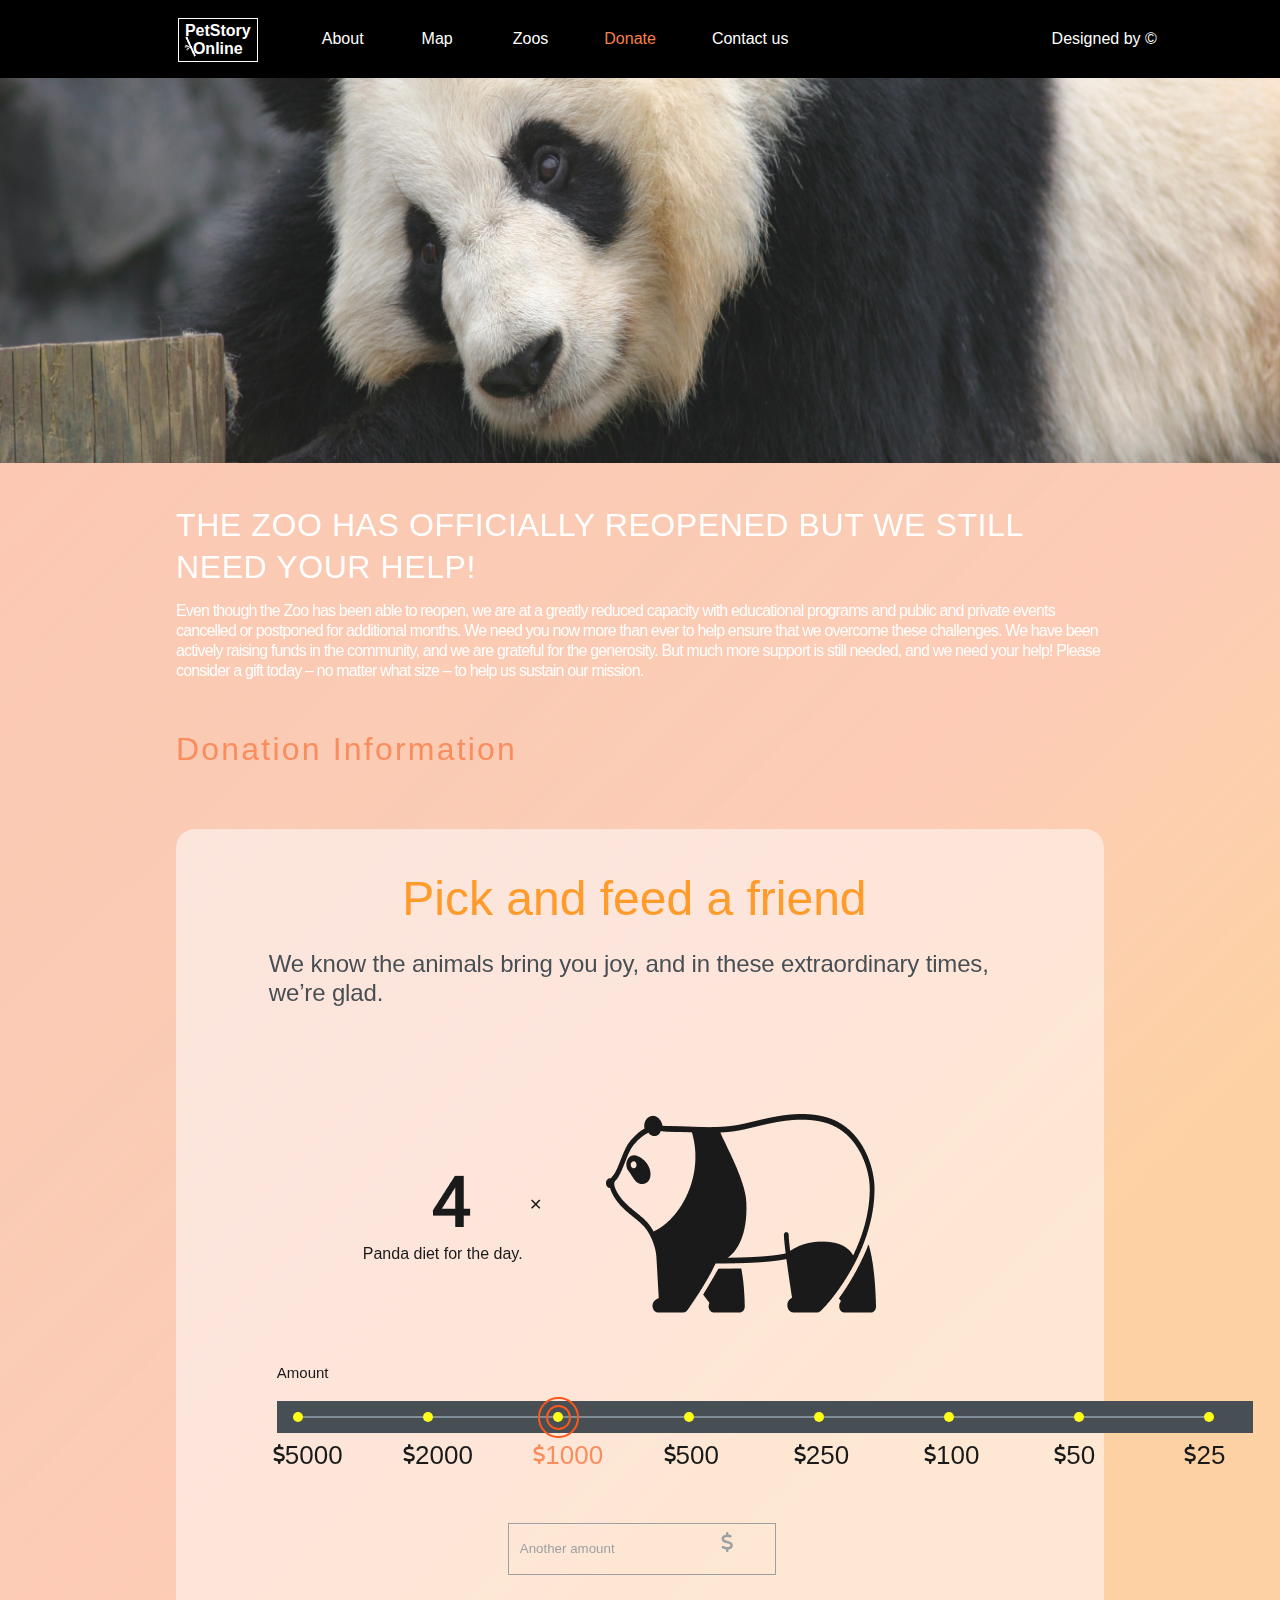
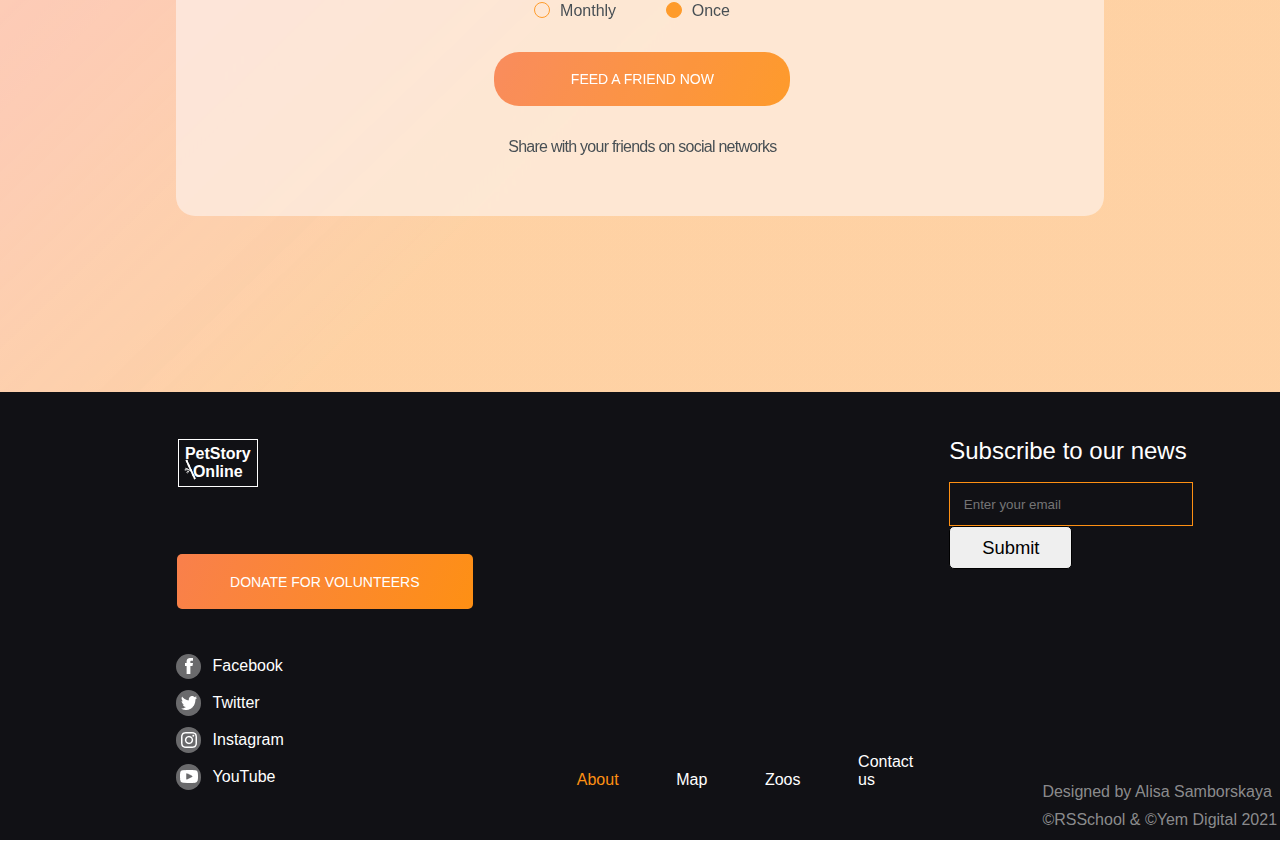
==== donate/index.html @ 82a158dc "init:refine donate page" ====
<!DOCTYPE html>
<html lang="en">
  <head>
    <meta charset="UTF-8" />
    <meta http-equiv="X-UA-Compatible" content="IE=edge" />
    <meta name="viewport" content="width=device-width, initial-scale=1.0" />
    <link rel="stylesheet" href="./style.css" />
    <link
      rel="stylesheet"
      href="https://cdnjs.cloudflare.com/ajax/libs/font-awesome/6.2.0/css/all.min.css"
    />
    <title>Document</title>
  </head>

  <body>
    <header>
      <div class="header container">
        <div class="header-top">
          <a class="logo" href="../index.html">
            <h1>PetStory Online</h1>
            <img class="logo_img" src="../assets/images/bamboo.svg" alt="" />
          </a>
          <nav>
            <ul>
              <li><a href="../index.html">About</a></li>
              <li><a href="">Map</a></li>
              <li><a href="">Zoos</a></li>
              <li><a class="active" href="./index.html">Donate</a></li>
              <li><a href="">Contact us</a></li>
            </ul>
            <a
              class="header_link"
              href="https://www.figma.com/file/ypzT9idgAILaSRVRmDAJxn/online-zoo-3-weeks"
              >Designed by ©</a
            >
          </nav>
        </div>
      </div>
    </header>
    <main>
      <section>
        <img
          class="panda_img"
          src="../assets/images/panda_bg.png"
          alt="Giant panda"
        />
      </section>
      <section class="fourth_section">
        <h3 class="title">
          THE ZOO HAS OFFICIALLY REOPENED BUT WE STILL NEED YOUR HELP!
        </h3>
        <p class="text">
          Even though the Zoo has been able to reopen, we are at a greatly
          reduced capacity with educational programs and public and private
          events cancelled or postponed for additional months. We need you now
          more than ever to help ensure that we overcome these challenges. We
          have been actively raising funds in the community, and we are grateful
          for the generosity. But much more support is still needed, and we need
          your help! Please consider a gift today – no matter what size – to
          help us sustain our mission.
        </p>
        <h3 class="subtitle">Donation Information</h3>
        <div class="pick_section">
          <p class="pick_section_title">Pick and feed a friend</p>
          <p class="pick_section_subtitle">
            We know the animals bring you joy, and in these extraordinary times,
            we’re glad.
          </p>
          <div class="howItWork_card">
            <div class="howItWork_card_img_box">
              <img
                class="four_img"
                src="../assets/images/amount_of_days_donate.png"
                alt="amount_of_days_donate"
              />
              <p class="howItWork_card_pr">Panda diet for the day.</p>
            </div>
            <p class="x_symbol">&#10005;</p>
            <img
              src="../assets/images/animals-widget.png"
              alt="animals-widget"
            />
          </div>
          <div class="amount_div">
            <p class="amount_text">Amount</p>
            <div class="wrapper">
              <div class="item">
                <div class="dot">
                  <input type="radio" name="dot" id="e1" />
                  <div class="circles">
                    <div class="circle2"><div class="circle1"></div></div>
                  </div>
                  <p class="price price1">
                    <i class="fa-solid fa-dollar-sign"></i> 5000
                  </p>
                </div>
              </div>
              <div class="line"></div>
              <div class="item">
                <div class="dot">
                  <input type="radio" name="dot" id="e2" />
                  <div class="circles">
                    <div class="circle2"><div class="circle1"></div></div>
                  </div>
                  <p class="price price2">
                    <i class="fa-solid fa-dollar-sign"></i> 2000
                  </p>
                </div>
              </div>
              <div class="line"></div>
              <div class="item">
                <div class="dot">
                  <input type="radio" checked name="dot" id="e3" />
                  <div class="circles">
                    <div class="circle2"><div class="circle1"></div></div>
                  </div>
                  <p class="price price3 active">
                    <i class="fa-solid fa-dollar-sign"></i>
                    1000
                  </p>
                </div>
              </div>
              <div class="line"></div>
              <div class="item">
                <div class="dot">
                  <input type="radio" name="dot" id="e8" />
                  <div class="circles">
                    <div class="circle2"><div class="circle1"></div></div>
                  </div>
                  <p class="price price8">
                    <i class="fa-solid fa-dollar-sign"></i> 500
                  </p>
                </div>
              </div>
              <div class="line"></div>
              <div class="item">
                <div class="dot">
                  <input type="radio" name="dot" id="e4" />
                  <div class="circles">
                    <div class="circle2"><div class="circle1"></div></div>
                  </div>
                  <p class="price price4">
                    <i class="fa-solid fa-dollar-sign"></i> 250
                  </p>
                </div>
              </div>
              <div class="line"></div>
              <div class="item">
                <div class="dot">
                  <input type="radio" name="dot" id="e5" />
                  <div class="circles">
                    <div class="circle2"><div class="circle1"></div></div>
                  </div>
                  <p class="price price5">
                    <i class="fa-solid fa-dollar-sign"></i> 100
                  </p>
                </div>
              </div>
              <div class="line"></div>
              <div class="item">
                <div class="dot">
                  <input type="radio" name="dot" id="e9" />
                  <div class="circles">
                    <div class="circle2"><div class="circle1"></div></div>
                  </div>
                  <p class="price price9">
                    <i class="fa-solid fa-dollar-sign"></i>50
                  </p>
                </div>
              </div>
              <div class="line"></div>
              <div class="item lastItem">
                <div class="dot">
                  <input type="radio" name="dot" id="e6" />
                  <div class="circles">
                    <div class="circle2"><div class="circle1"></div></div>
                  </div>
                  <p class="price price6">
                    <i class="fa-solid fa-dollar-sign"></i>25
                  </p>
                </div>
              </div>
            </div>
          </div>
          <div class="amount_input_div">
            <input type="number" placeholder="Another amount" />
            <i class="fa-sharp fa-solid fa-dollar-sign dollarSign"></i>
          </div>
          <div class="radio_inputs">
            <div class="radio_div">
              <input type="radio" id="month" name="radios" />
              <label for="month">Monthly</label>
            </div>
            <div class="radio_div">
              <input type="radio" id="once" checked name="radios" />
              <label for="once">Once</label>
            </div>
          </div>
          <button class="orange_btn">
            <a href="../donate/index.html">Feed a friend now</a>
          </button>
          <p class="share_text">Share with your friends on social networks</p>
        </div>
      </section>
    </main>
    <footer>
      <div class="footer container">
        <div class="footer_social_medias">
          <a class="logo footer_logo" href="../index.html">
            <h1>PetStory Online</h1>
            <img class="logo_img" src="../assets/images/bamboo.svg" alt="" />
          </a>
          <button class="orange_btn">
            <a href="./index.html"> donate for volunteers </a>
          </button>
          <div class="social_medias">
            <div class="social_media">
              <div class="footer_img_box">
                <img src="../assets/images/Fill 211.png" alt="facebook icon" />
              </div>
              <p><a href="https://www.facebook.com">Facebook</a></p>
            </div>
            <div class="social_media">
              <div class="footer_img_box">
                <img src="../assets/images/Fill 172.png" alt="facebook icon" />
              </div>
              <p><a href="https://www.twitter.com">Twitter</a></p>
            </div>
            <div class="social_media">
              <div class="footer_img_box">
                <img src="../assets/images/Fill 166.png" alt="facebook icon" />
              </div>
              <p><a href="https://www.instagram.com">Instagram</a></p>
            </div>
            <div class="social_media">
              <div class="footer_img_box">
                <img src="../assets/images/Fill 213.png" alt="facebook icon" />
              </div>
              <p><a href="https://www.YouTube.com">YouTube</a></p>
            </div>
          </div>
        </div>
        <div class="footer_nav">
          <ul>
            <li><a href="#" style="color: #fe9013">About</a></li>
            <li><a href="">Map</a></li>
            <li><a href="">Zoos</a></li>
            <li><a href="">Contact us</a></li>
          </ul>
        </div>
        <div class="footer_email_input">
          <p class="footer_subtitle">Subscribe to our news</p>
          <form class="email_div">
            <input
              required
              class="email_input"
              type="email"
              placeholder="Enter your email"
            />
            <button class="submit_btn" type="submit">Submit</button>
          </form>
          <p class="footer_copyright">
            Designed by Alisa Samborskaya <br />
            ©RSSchool & ©Yem Digital 2021
          </p>
        </div>
      </div>
    </footer>
  </body>
  <script src="./script.js"></script>
</html>
---- donate/style.css ----
* {
   box-sizing: border-box;
   padding: 0;
   margin: 0;
   font-family: 'Roboto', sans-serif;
}

html {
   scroll-behavior: smooth;
}

header {
   background: #000000;

}

.container {
   max-width: 73%;
   margin: 0 auto;
}

.header {
   color: #fff;
   padding: 1rem 0;
   display: flex;
   justify-content: space-between;
   align-items: center;
}

.header-top {
   display: grid;
   grid-template-columns: 1fr 12fr;
   align-items: center;
   gap: 4rem;
}

.logo_img{
   position: absolute;
   left: 7%;
   top: 40%;
}

.logo {
   width: 80px;
   position: relative;
   margin-left: 5px;
   margin-top: 2px;
   padding: 3px 2px;
   text-align: center;
   font-size: 8px !important;
   font-weight: lighter !important;
   border: 1.18841px solid #FFFFFF;
   color: #FFFFFF;
   text-decoration: none;
}

.footer_logo{
   padding: 5px;
}

nav{
   display: flex;
   justify-content: space-between;
}

nav ul {
   display: flex;
   justify-content: space-between;
   gap: 3.5rem;
}

nav ul li {
   list-style: none;
}

nav ul li:active a{
   color:#E47209;
}

nav ul li:nth-child(2) a{
   margin-left: 2px;
}

nav ul li:nth-child(3) a{
   margin-left: 4px;
}

.header_link{
   margin-right: -3.1rem !important;
}
header a {
   color: #fff;
   text-decoration: none;
}

header a:hover{
   color:#e09575;
}

.active {
   color: #F9804B;
}

.panda_img {
   width: 100%;
   height: 385px;
}

.fourth_section {
   max-width: 72.5%;
   margin: 0 auto;
}

.title{
   letter-spacing: 0.6px;

}

.title,
.subtitle {
   font-weight: 400;
   font-size: 2rem;
   line-height: 130%;
   color: #fff;
}



.text {
   font-weight: 500;
   line-height: 125%;
   color: #fff;
   margin-top: 0.75rem;
   margin-bottom: 3rem;
   letter-spacing: -0.85px;
}

.subtitle {
   color: #F9804B;
   margin-bottom: 3.7rem;
   letter-spacing: 2.2px;
}

main {
   background: linear-gradient(315.75deg, rgba(254, 210, 144, 0.7) 30.06%, #FEBDAB 100.95%, rgba(254, 210, 144, 0.7) 106.36%), linear-gradient(315.75deg, rgba(254, 189, 171, 0.74) 30.06%, rgba(243, 169, 248, 0.66) 50.74%, #E0D8F0 80.49%, #EAF7FE 127.9%, #EAF7FE 149.54%), linear-gradient(315.75deg, rgba(254, 189, 171, 0.74) 30.06%, rgba(243, 169, 248, 0.66) 50.74%, #E0D8F0 80.49%, #EAF7FE 127.9%, #EAF7FE 149.54%);
   opacity: 0.9;
}

.fourth_section {
   padding-top: 2.4rem;
   padding-bottom: 11rem;
}

.pick_section {
   height: auto;
   background: rgba(253, 253, 255, 0.52);
   backdrop-filter: blur(2px);
   border-radius: 1.2rem;
   margin: 0 auto;
   padding: 2.5rem 4rem 3.6rem 6.3rem;
   text-align: center;
}

.pick_section_title {
   font-weight: 400;
   font-size: 3rem;
   line-height: 125%;
   color: #FE9013;
   text-align: center;
   margin-right: 3rem;
}

.pick_section_subtitle {
   font-weight: 500;
   font-size: 1.5rem;
   line-height: 120%;
   color: #333B41;
   margin-top: 1.3rem;
   margin-bottom: 2.5rem;
   margin-left: -8px;
   text-align: start;
   letter-spacing: -0.15px;
}

.pick_section_text {
   margin-bottom: 1rem;
   font-size: 0.86rem;
   font-weight: 500;
   color: #333B41;
   letter-spacing: 0.2px;
   text-align: start;

}

.amount_input_div{
   margin-top: 5.6rem;
   margin-right: 2.1rem;
}

.footer .orange_btn {
   float: none;
   border-radius: 5px;
   margin-top: 4.2rem;
   margin-bottom: 2.8rem;
   margin-left: 4px;
   margin-right: 6.5rem;
}



footer {
   height: 28rem;
   background: #111115;
   color: #FFFFFF;
}

.footer {
   display: flex;
   padding-top: 2.8rem;
   padding-bottom: 3rem;
}

.footer_nav ul li:hover a{
   color: #FE9013;
}

.footer_social_medias {
   display: flex;
   flex-direction: column;
}

.social_media {
   display: flex;
   gap: 0.7rem;
   align-items: center;
   margin-bottom: 0.7rem;
   padding-left: 3px;
}

.social_media:active .footer_img_box {
   background: green;
}

.social_media:active>p a {
   color: green;
}

.social_media p a {
   color: white;
   text-decoration: none;
}


.orange_btn {
   width: 18.5rem;
   height: 3.4rem;
   background: linear-gradient(113.96deg, #F9804B 1.49%, #FE9013 101.44%);
   border-radius: 25px;
   font-weight: 500;
   font-size: 14px;
   color: #FFFFFF;
   text-align: center;
   text-transform: uppercase;
   margin-top: 2rem;
   border: none;
   cursor: pointer;
}

.orange_btn:hover {
   background: #E47209;
}

.orange_btn:active {
   background: green;
}

.pick_section .orange_btn{
   margin-right: 2rem;
}

.footer_img_box {
   width: 1.6rem;
   height: 1.6rem;
   border-radius: 50%;
   background: rgba(196, 196, 196, 0.5);
   display: grid;
   place-items: center;
}

.orange_btn a {
   text-decoration: none;
   color: #fff;
}

.footer_nav ul {
   height: 22rem;
   display: flex;
   justify-content: space-between;
   align-items: flex-end;
   gap: 3.6rem;
}

.footer_nav ul li {
   list-style: none;
}

.footer_nav ul li a,
.footer .orange_btn a {
   text-decoration: none;
   color: #fff;
}

.footer_email_input {
   margin-left: 2.25rem;
}

.footer_subtitle {
   font-weight: 400;
   font-size: 1.5rem;
   line-height: 120%;
   margin-bottom: 1rem;
}

.email_input {
   background: transparent;
   border: 1px solid #FE9013;
   padding: 0.85rem;
   padding-right: 3.2rem;
   margin-right: 0.5rem;
   color: #fff;
}

.email_input:active {
   background: #FFFFFF;
   border: 1px solid #4B9200 !important;
}

.submit_btn {
   font-size: 1.15rem;
   padding: 0.6rem 2rem;
   color: #000000;;
   border-radius: 5px;
   border: 1px solid #000000;;
}

.submit_btn:active {
   background: white;
   color: green;
   border: 1px solid green;
}

.footer_copyright {
   font-weight: 100;
   font-size: 16px;
   line-height: 170%;
   color: rgba(220, 220, 220, 0.615);
   align-content: flex-end;
   transform: translateX(37%) translateY(385%);
}

.footer_copyright:active{
   color: green;
   text-decoration: underline;
}

.howItWork_card {
   display: flex;
   justify-content: center;
   align-items: center;
   margin-top: 3.7rem;
   margin-right: 4rem;
}

.four_img{
   margin-top: 3.5rem;
   margin-left: 1rem;
}

.x_symbol {
   margin-left: 0.4rem;
   margin-right: 4rem;
   margin-top: 1.8rem;
}

.howItWork_card_pr {
   margin-top: 0.6rem;
}

.amount_div{
   margin-top: 3.2rem;
   margin-right: 1rem;
}


.amount_text {
   font-size: 15px;
   font-weight: 500;
   text-align: start;
   margin-bottom: 0.6rem;
}

input::-webkit-outer-spin-button,
input::-webkit-inner-spin-button {
   -webkit-appearance: none;
   margin: 0;
}

input[type=number] {
   position: relative;
   width: 16.75rem;
   background: transparent;
   padding: 1.1rem 0.7rem;
   border: 1px solid #929699;
   outline: none;
}

input[type=number]:active{
   border: 1px solid #4B9200;
}

input[type=number]::placeholder{
   color: #929699;
}

input[type=number]:active::placeholder {
   color: #4B9200 !important;
}

.dollarSign {
   position: fixed;
   right: 40%;
   top: 71%;
   color: #929699;
}

 .dollarSign:active{
   color: #4B9200 !important;
}

.radio_inputs {
   display: flex;
   justify-content: center;
   align-items: center;
   gap: 3.1rem;
   margin-top: 1.7rem;
   margin-right: 3.3rem;
}

input[type="radio"] {
   cursor: pointer;
   -webkit-appearance: none;
   margin: 0 5px 0 0;
   width: 1rem;
   height: 1rem;
   border: 1px solid #FE9013;
   border-radius: 50%;
}

input[type="radio"]:checked{
   background-color: #FE9013;
}

input[type="radio"]:active{
   background-color: #4B9200;
   border: 1px solid #4B9200;
}

.checked {
   background-color: #FE9013;
}

.radio_div {
   display: flex;
   gap: 5px;
   color: #333B41;
}

.share_text {
   font-weight: 400;
   line-height: 140%;
   margin-top: 30px;
   color: #333B41;
   letter-spacing: -0.75px;
   margin-right: 2rem;
}

.wrapper {
   background-color: #333B41;
   height: 10px;
   width: 976px;
   margin-right: 2rem;
   padding-right: 1rem;
   display: flex;
   padding: 1rem;
   align-items: center;
   justify-content: space-between;
   margin-top: 20px;
}

.dot {
   height: 10px;
   width: 10px;
   background-color: yellow;
   border-radius: 50%;
   position: relative;
}

.dot input[type="radio"] {
   cursor: pointer;
   height: 10px;
   width: 10px;
   position: absolute;
   z-index: 10;
   top: 0;
   left: 0;
   padding: 0;
   margin: 0;
   opacity: 0;
}

input[type="radio"]:checked+.circles {
   opacity: 1;
}

.circles {
   transition: .4s;
   position: absolute;
   z-index: 9;
   opacity: 0;
   top: -150%;
   left: -150%;
   height: 150%;
   width: 150%;
}

.circles div {
   border:2px solid orangered;
   border-radius: 50%;
}

.circle1 {
   position: relative;
   height: 70%;
   width: 70%;
}

.circle2 {
   height: 270%;
   width: 270%;
   display: flex;
   justify-content: center;
   align-items: center;
}

.line {
   border: 1px solid #72828E;
   width: 100%;
}

.price {
   display: flex;
   font-size: 26px;
   opacity: 1;
   position: absolute;
   top: 280%;
   left: -200%;
}

.lastItem{
   margin-right: 1.4rem;
}

.fa-dollar-sign{
   font-size: 20px;
   transform: translateY(15%);
}
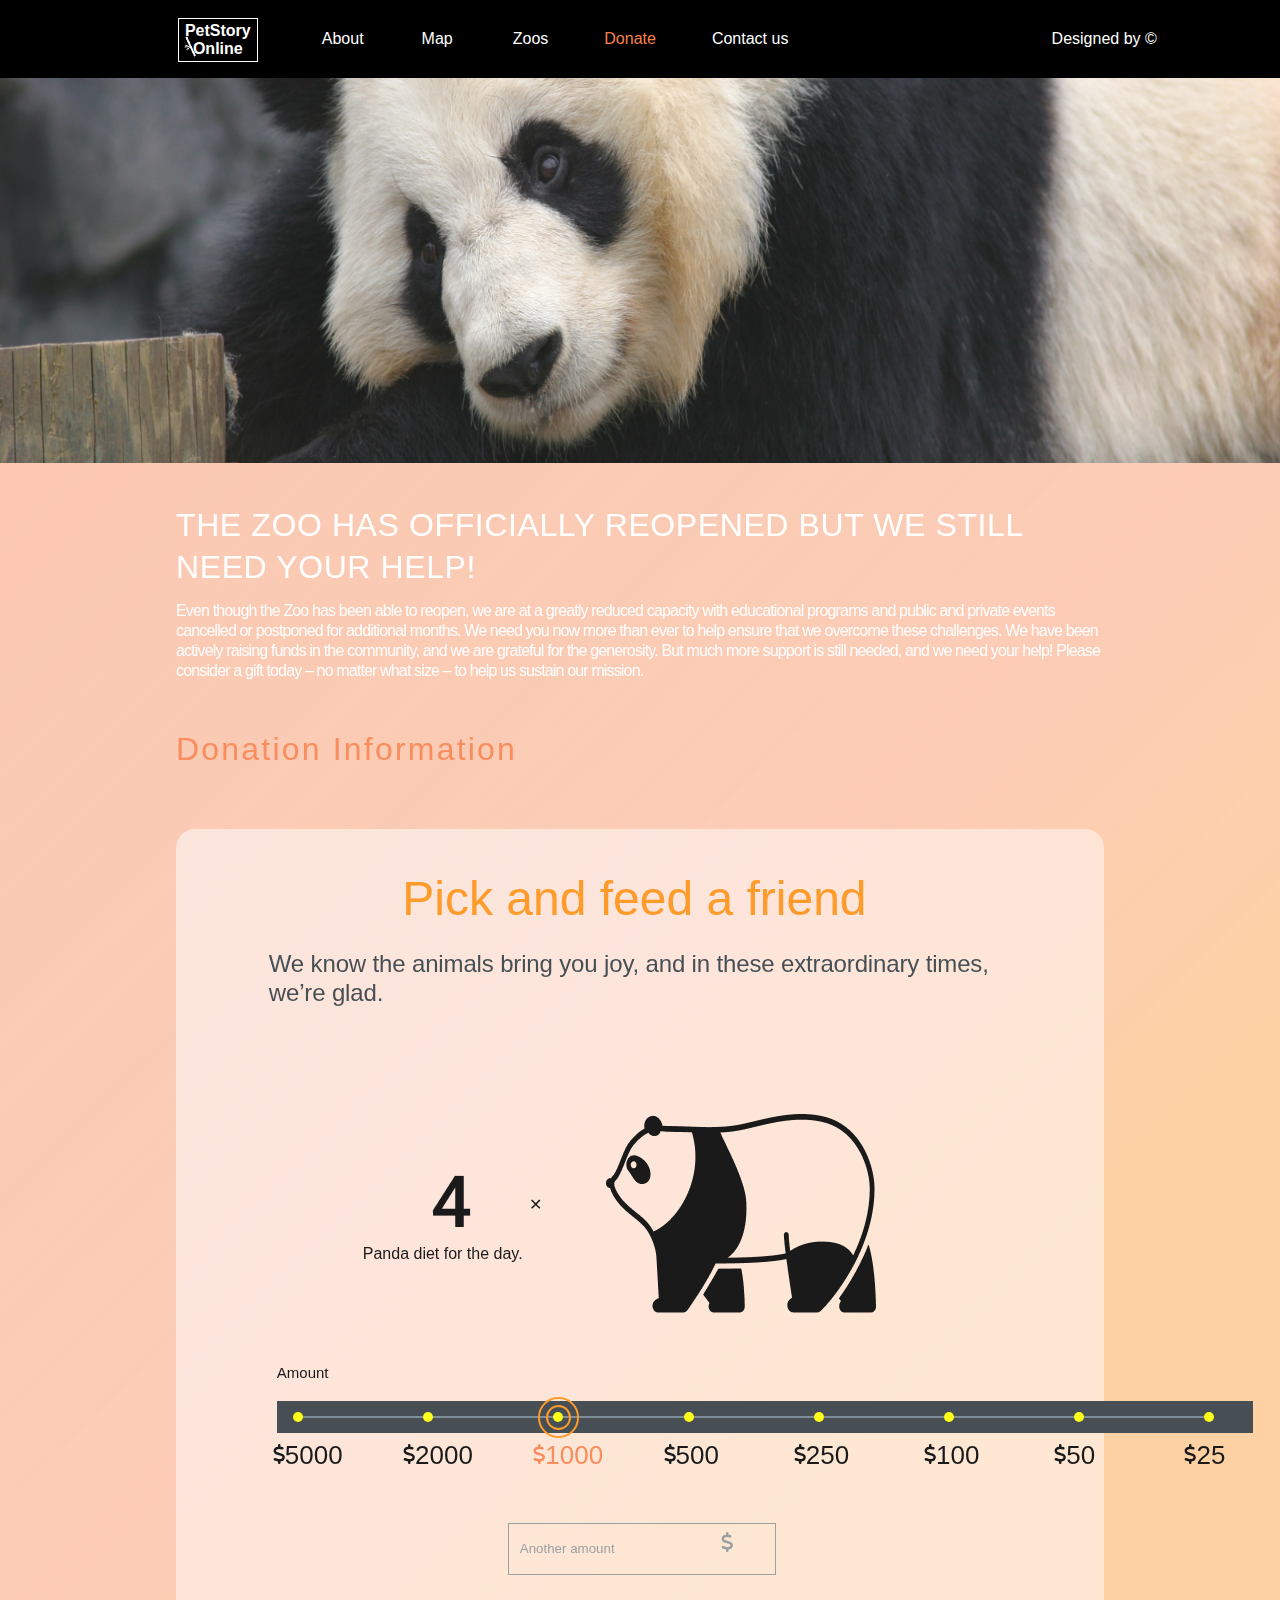
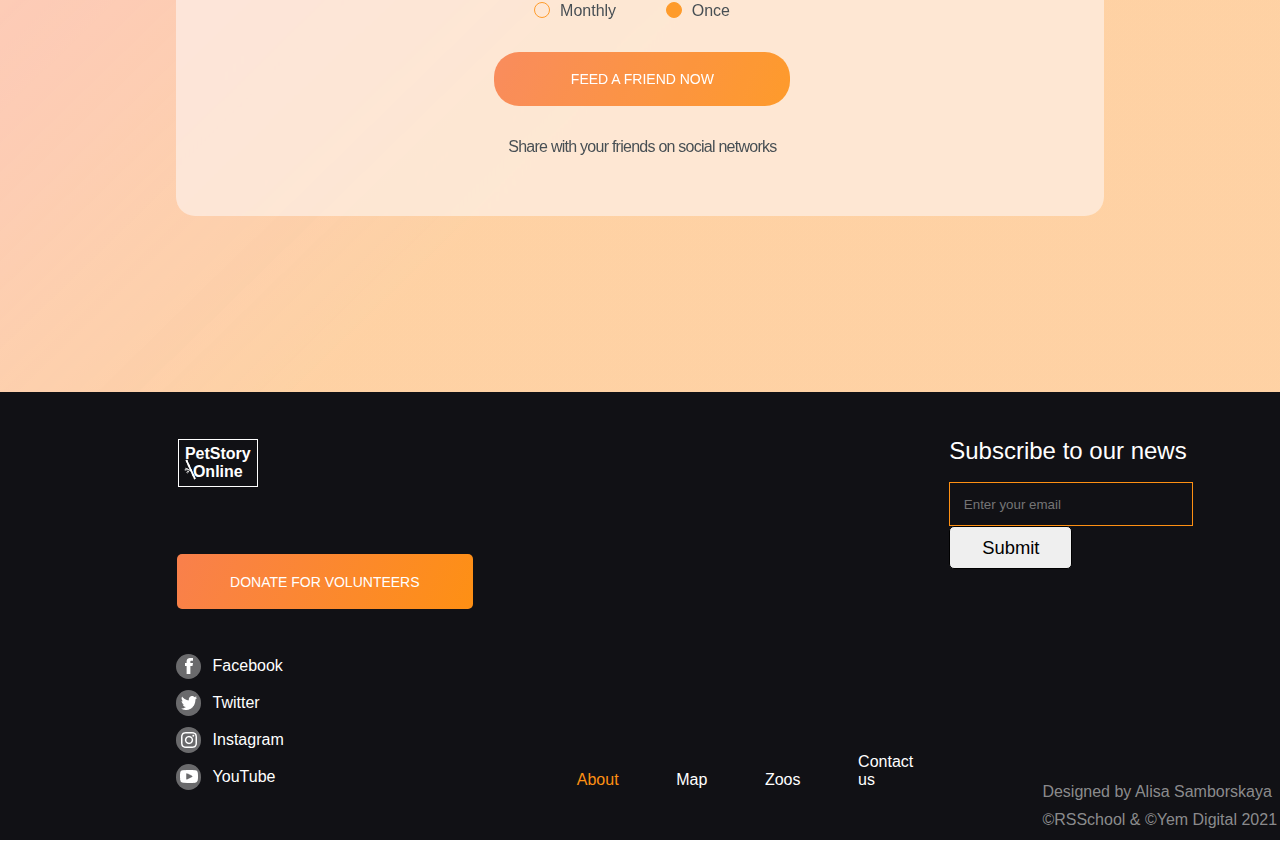
==== commit d9113f8e: "fix:fix the link" ====
--- a/donate/index.html
+++ b/donate/index.html
@@ -242,7 +242,7 @@
         </div>
         <div class="footer_nav">
           <ul>
-            <li><a href="#" style="color: #fe9013">About</a></li>
+            <li><a href="../index.html" style="color: #fe9013">About</a></li>
             <li><a href="">Map</a></li>
             <li><a href="">Zoos</a></li>
             <li><a href="">Contact us</a></li>
--- a/donate/style.css
+++ b/donate/style.css
@@ -534,7 +534,7 @@
 }
 
 .circles div {
-   border:2px solid orangered;
+   border:2px solid #FE9013;
    border-radius: 50%;
 }
 
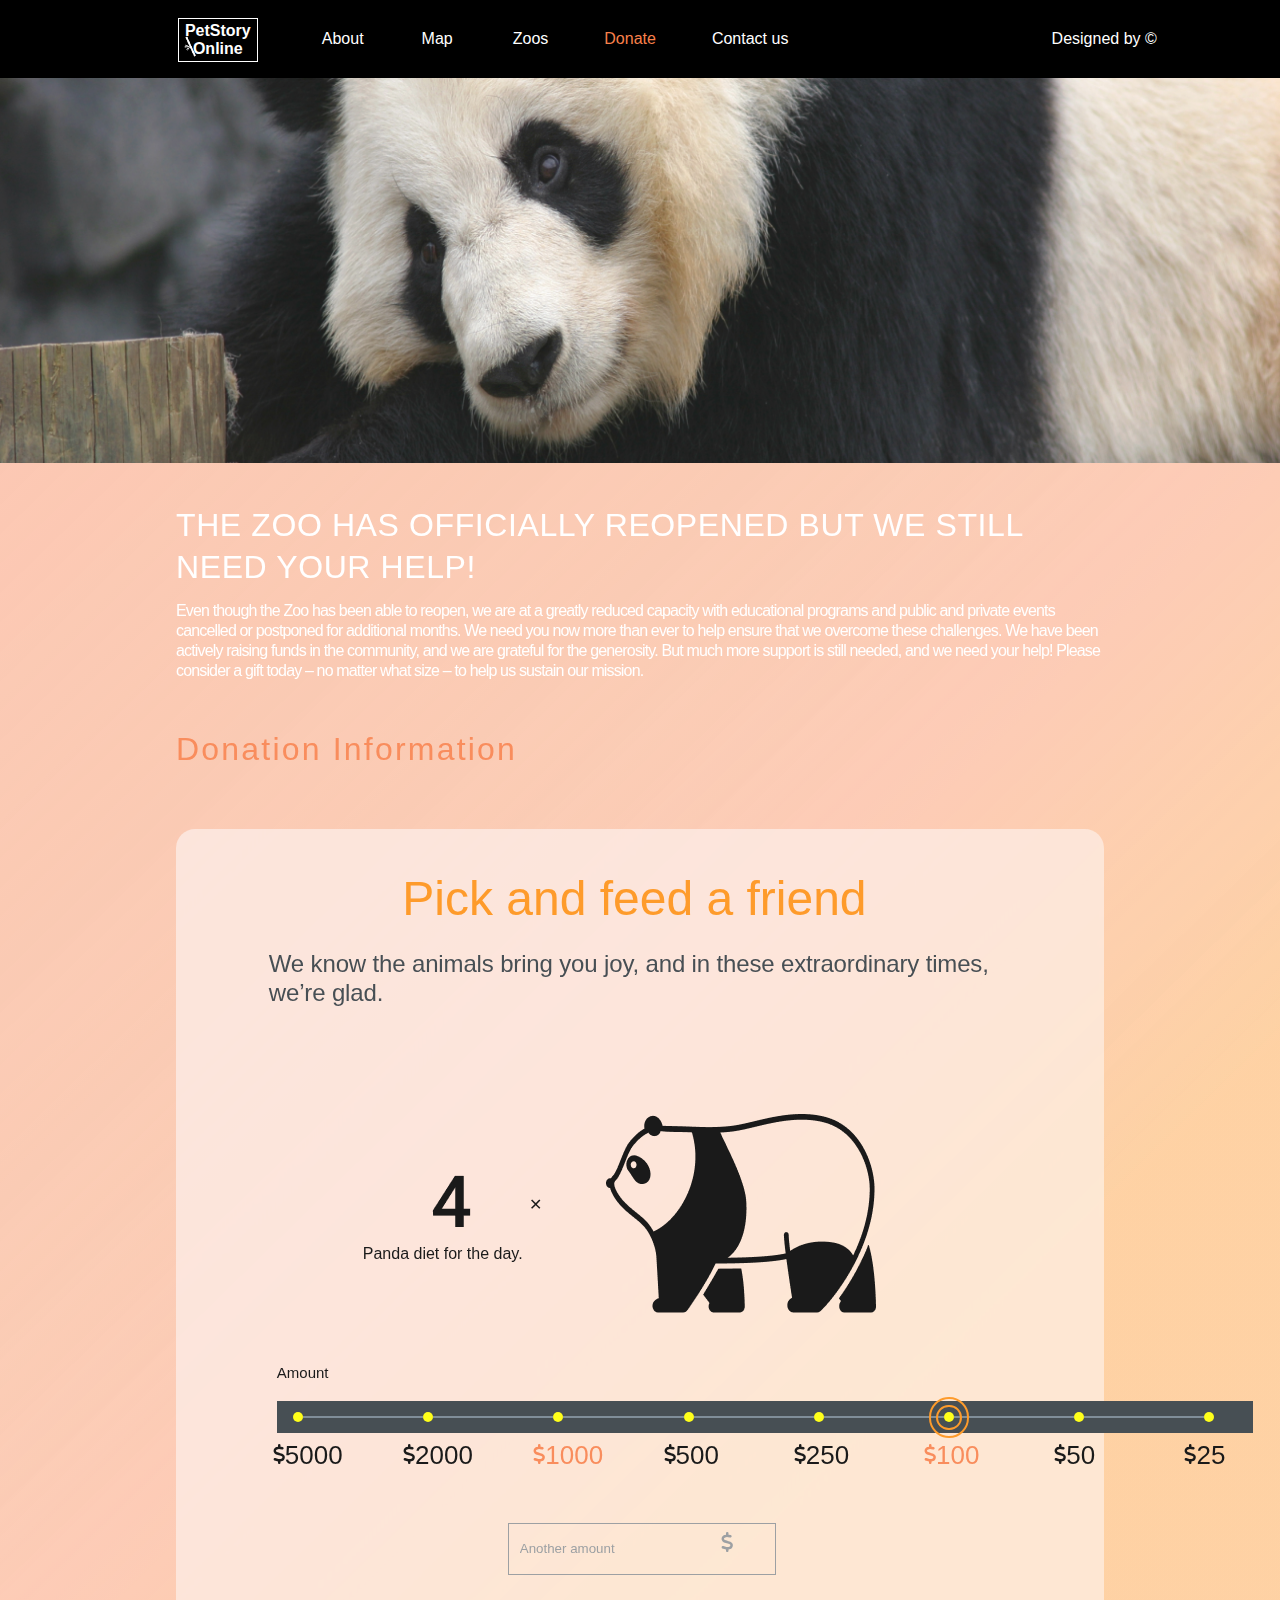
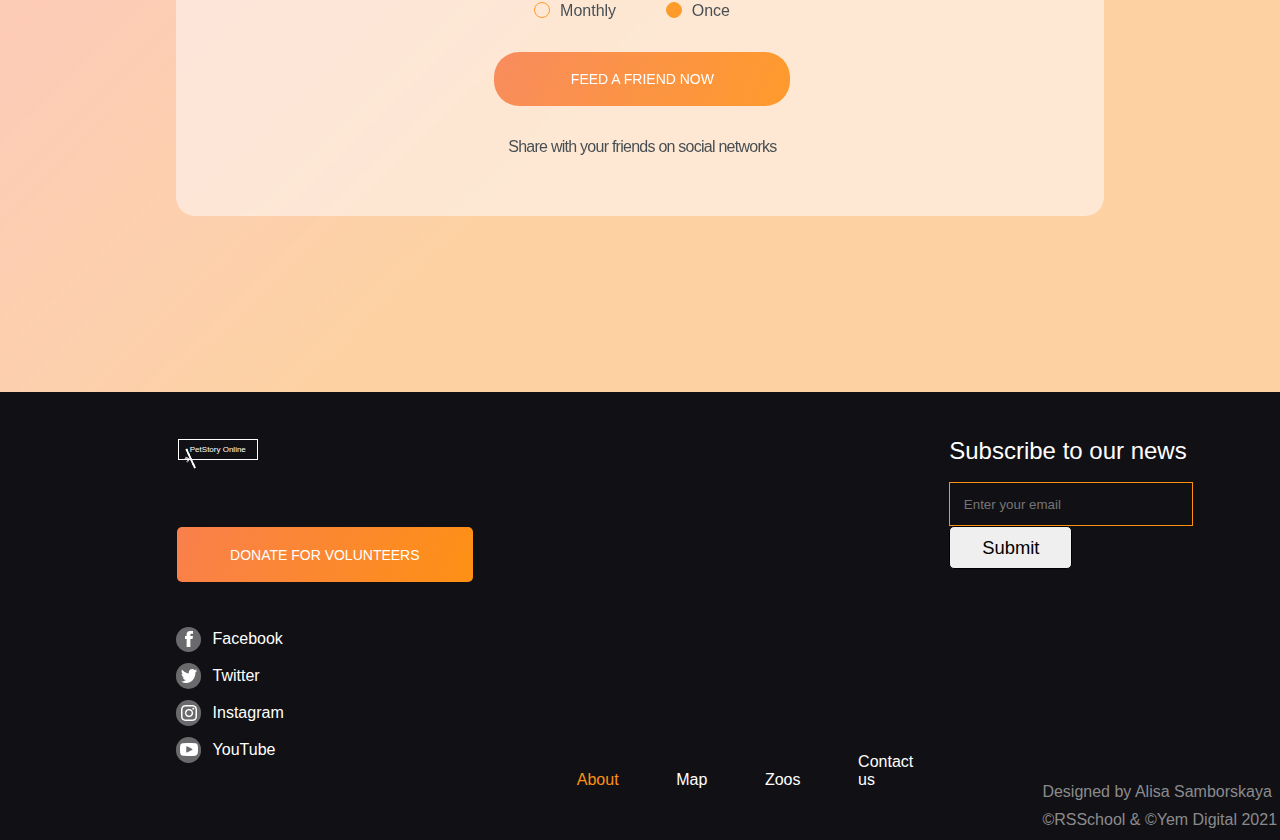
==== commit bd4057d1: "init:add responsiveness" ====
--- a/donate/index.html
+++ b/donate/index.html
@@ -5,6 +5,8 @@
     <meta http-equiv="X-UA-Compatible" content="IE=edge" />
     <meta name="viewport" content="width=device-width, initial-scale=1.0" />
     <link rel="stylesheet" href="./style.css" />
+    <link rel="stylesheet" href="../responsive.css">
+    <link rel="stylesheet" href="./donate_res.css">
     <link
       rel="stylesheet"
       href="https://cdnjs.cloudflare.com/ajax/libs/font-awesome/6.2.0/css/all.min.css"
@@ -17,10 +19,11 @@
       <div class="header container">
         <div class="header-top">
           <a class="logo" href="../index.html">
-            <h1>PetStory Online</h1>
+            <h1 class="tablet_hidden">PetStory Online</h1>
+            <p class="dektop_hidden tablet_block logo_p">PetStory online</p>
             <img class="logo_img" src="../assets/images/bamboo.svg" alt="" />
           </a>
-          <nav>
+          <nav class="tablet_hidden">
             <ul>
               <li><a href="../index.html">About</a></li>
               <li><a href="">Map</a></li>
@@ -29,11 +32,14 @@
               <li><a href="">Contact us</a></li>
             </ul>
             <a
-              class="header_link"
+              class="header_link donate_header_link"
               href="https://www.figma.com/file/ypzT9idgAILaSRVRmDAJxn/online-zoo-3-weeks"
               >Designed by ©</a
             >
           </nav>
+          <div class="dektop_hidden tablet_block burger_menu"> 
+            <i class="fa-solid fa-bars"></i>
+          </div>
         </div>
       </div>
     </header>
@@ -60,7 +66,7 @@
           help us sustain our mission.
         </p>
         <h3 class="subtitle">Donation Information</h3>
-        <div class="pick_section">
+        <div class="pick_section donate_pick_section">
           <p class="pick_section_title">Pick and feed a friend</p>
           <p class="pick_section_subtitle">
             We know the animals bring you joy, and in these extraordinary times,
@@ -84,7 +90,7 @@
           <div class="amount_div">
             <p class="amount_text">Amount</p>
             <div class="wrapper">
-              <div class="item">
+              <div class="item small_desktop_hidden">
                 <div class="dot">
                   <input type="radio" name="dot" id="e1" />
                   <div class="circles">
@@ -95,8 +101,8 @@
                   </p>
                 </div>
               </div>
-              <div class="line"></div>
-              <div class="item">
+              <div class="line small_desktop_hidden"></div>
+              <div class="item tablet_hidden">
                 <div class="dot">
                   <input type="radio" name="dot" id="e2" />
                   <div class="circles">
@@ -107,8 +113,8 @@
                   </p>
                 </div>
               </div>
-              <div class="line"></div>
-              <div class="item">
+              <div class="line tablet_hidden"></div>
+              <div class="item tablet_hidden">
                 <div class="dot">
                   <input type="radio" checked name="dot" id="e3" />
                   <div class="circles">
@@ -120,7 +126,7 @@
                   </p>
                 </div>
               </div>
-              <div class="line"></div>
+              <div class="line tablet_hidden"></div>
               <div class="item">
                 <div class="dot">
                   <input type="radio" name="dot" id="e8" />
@@ -132,6 +138,7 @@
                   </p>
                 </div>
               </div>
+              
               <div class="line"></div>
               <div class="item">
                 <div class="dot">
@@ -147,11 +154,11 @@
               <div class="line"></div>
               <div class="item">
                 <div class="dot">
-                  <input type="radio" name="dot" id="e5" />
-                  <div class="circles">
-                    <div class="circle2"><div class="circle1"></div></div>
-                  </div>
-                  <p class="price price5">
+                  <input type="radio" checked name="dot" id="e5" />
+                  <div class="circles">
+                    <div class="circle2"><div class="circle1"></div></div>
+                  </div>
+                  <p class="price price5 active">
                     <i class="fa-solid fa-dollar-sign"></i> 100
                   </p>
                 </div>
@@ -207,7 +214,7 @@
       <div class="footer container">
         <div class="footer_social_medias">
           <a class="logo footer_logo" href="../index.html">
-            <h1>PetStory Online</h1>
+            <p>PetStory Online</p>
             <img class="logo_img" src="../assets/images/bamboo.svg" alt="" />
           </a>
           <button class="orange_btn">
@@ -218,25 +225,25 @@
               <div class="footer_img_box">
                 <img src="../assets/images/Fill 211.png" alt="facebook icon" />
               </div>
-              <p><a href="https://www.facebook.com">Facebook</a></p>
+              <p class="tablet_hidden"><a href="https://www.facebook.com">Facebook</a></p>
             </div>
             <div class="social_media">
               <div class="footer_img_box">
                 <img src="../assets/images/Fill 172.png" alt="facebook icon" />
               </div>
-              <p><a href="https://www.twitter.com">Twitter</a></p>
+              <p class="tablet_hidden"><a href="https://www.twitter.com">Twitter</a></p>
             </div>
             <div class="social_media">
               <div class="footer_img_box">
                 <img src="../assets/images/Fill 166.png" alt="facebook icon" />
               </div>
-              <p><a href="https://www.instagram.com">Instagram</a></p>
+              <p class="tablet_hidden"><a href="https://www.instagram.com">Instagram</a></p>
             </div>
             <div class="social_media">
               <div class="footer_img_box">
                 <img src="../assets/images/Fill 213.png" alt="facebook icon" />
               </div>
-              <p><a href="https://www.YouTube.com">YouTube</a></p>
+              <p class="tablet_hidden"><a href="https://www.YouTube.com">YouTube</a></p>
             </div>
           </div>
         </div>
@@ -249,8 +256,8 @@
           </ul>
         </div>
         <div class="footer_email_input">
-          <p class="footer_subtitle">Subscribe to our news</p>
-          <form class="email_div">
+          <p class="footer_subtitle tablet_hidden">Subscribe to our news</p>
+          <form class="email_div tablet_hidden">
             <input
               required
               class="email_input"
--- a/donate/style.css
+++ b/donate/style.css
@@ -13,6 +13,10 @@
    background: #000000;
 
 }
+
+.dektop_hidden{
+   display: none;
+ }
 
 .container {
    max-width: 73%;
@@ -226,6 +230,7 @@
 
 .footer_social_medias {
    display: flex;
+   align-items: start;
    flex-direction: column;
 }
 
--- a/responsive.css
+++ b/responsive.css
@@ -0,0 +1,837 @@
+@media screen and (max-width: 1001px) {
+  .hidden {
+    display: none;
+  }
+
+  .container {
+    max-width: 94%;
+  }
+
+  .header {
+    padding: 0.9rem 0;
+    position: relative;
+    overflow: hidden !important;
+    z-index: 999;
+  }
+
+  nav ul {
+    gap: 2.7rem;
+  }
+
+  nav ul li:nth-child(3) a {
+    margin-left: 5px;
+    margin-right: 2px;
+  }
+  nav ul li:nth-child(5) a {
+    margin-left: 2px;
+    letter-spacing: -0.5px;
+  }
+
+  .header_link {
+    letter-spacing: -0.6px;
+  }
+
+  .firstSection {
+    padding: 0 0 8.2rem 0;
+  }
+
+  .promo_btn {
+    margin-top: 1.8rem;
+    margin-right: 6.8rem;
+  }
+
+  .second_section {
+    background-image: none;
+    padding: 6rem 0;
+  }
+
+  .bambooCapImg {
+    width: 455px;
+    height: 408px;
+  }
+
+  .backstage_section {
+    gap: 1.9rem;
+  }
+
+  .promo {
+    max-width: 32rem;
+    padding: 0rem;
+    transform: translateY(-3%);
+    overflow: visible !important;
+    z-index: 99;
+  }
+
+  .promo_title {
+    width: 100%;
+    font-size: 85px;
+    line-height: 64px;
+    letter-spacing: -2px;
+    padding-top: 3.3rem;
+    font-family: "Inter", sans-serif;
+    padding-left: 0.1rem;
+  }
+
+  .backstage_text {
+    letter-spacing: -0.5px;
+    line-height: 130%;
+  }
+
+  .backstage_subtitle {
+    letter-spacing: -0.6px;
+  }
+
+  .backstage_subtitle_text {
+    line-height: 136%;
+    letter-spacing: -0.4px;
+  }
+
+  .second_section {
+    padding: 4.1rem 0;
+  }
+
+  .backstage_title {
+    letter-spacing: -1.6px;
+    margin-bottom: 0.7rem;
+    transform: translateY(-9%);
+  }
+
+  .third_section {
+    background-size: 21% 21%;
+    margin-top: 4.8rem;
+    padding-bottom: 9rem;
+  }
+
+  .cards_section {
+    position: relative;
+    flex-direction: column;
+    padding: 0 1.8rem;
+  }
+
+  .secondRowCards {
+    margin-top: 5.8rem;
+  }
+
+  .left_arrow {
+    position: absolute;
+    top: 46%;
+    left: 35.3%;
+  }
+  .right_arrow {
+    position: absolute;
+    top: 46%;
+    right: 35.3%;
+  }
+
+  .fourth_section {
+    padding-top: 1.7rem;
+    padding-bottom: 3.2rem;
+  }
+
+  .pick_section {
+    max-width: 94%;
+    padding: 1.8rem 2rem 3rem 3.1rem;
+  }
+
+  .pick_section_title {
+    letter-spacing: -1.4px;
+    margin-right: 1rem;
+  }
+
+  .pick_section_subtitle {
+    letter-spacing: -0.9px;
+    margin-top: 1.4rem;
+    margin-bottom: 1.4rem;
+  }
+
+  .pick_section_text {
+    margin-bottom: 0.8rem;
+    font-size: 0.86rem;
+    line-height: 140%;
+    letter-spacing: 0.56px;
+    padding-right: 3rem;
+  }
+
+  .supprtText {
+    letter-spacing: 0.47px;
+  }
+  .howItWorkTitle {
+    letter-spacing: -1.6px;
+    margin-top: 2.5rem;
+    margin-right: 1.3rem;
+  }
+
+  .howItWorks_cards {
+    margin-right: 0rem;
+  }
+
+  .howItWork_card_pr {
+    letter-spacing: -0.6px;
+    line-height: 130%;
+  }
+
+  .pick_section_btn {
+    margin-top: 4.6rem !important;
+    margin-right: 1.2rem !important;
+  }
+
+  .testimonals_card {
+    width: 20rem;
+  }
+
+  .fifth_section {
+    background-size: 22.5%;
+    padding: 6.3rem 0;
+    padding-bottom: 8.8rem;
+  }
+
+  .testimonals_title {
+    font-size: 2.3rem;
+    letter-spacing: -0.7px;
+    margin-bottom: 1.8rem;
+  }
+
+  input[type="range"] {
+    width: 24.3rem;
+    margin-top: 1.4rem;
+    margin-right: 0.8rem;
+  }
+
+  .testimonial_btn {
+    margin-top: 3.2rem !important;
+  }
+
+  .footer {
+    position: relative;
+  }
+
+  .footer_nav ul {
+    height: auto;
+    top: 82%;
+    left: 48.9%;
+    position: absolute;
+    gap: 3rem;
+    transform: translateX(-50%);
+  }
+
+  .footer_email_input {
+    margin-left: 0rem;
+    transform: translateX(36%);
+  }
+
+  .email_div {
+    margin-right: 1.3rem;
+  }
+
+  .footer_subtitle {
+    margin-bottom: 0.7rem;
+    letter-spacing: -0.8px;
+  }
+
+  .email_input {
+    padding: 0.7rem;
+    padding-right: 2rem;
+  }
+
+  .submit_btn {
+    font-size: 1rem;
+    padding: 0.6rem 2.3rem;
+    color: green;
+    border-color: green;
+  }
+
+  .footer_copyright {
+    font-size: 15px;
+    line-height: 180%;
+    transform: translateX(44%) translateY(400%);
+  }
+
+  .footer_logo {
+    padding: 0 !important;
+    margin-bottom: 0.3rem;
+  }
+}
+
+@media screen and (max-width: 641px) {
+  .tablet_hidden {
+    display: none;
+  }
+  .tablet_block {
+    display: block;
+  }
+
+  header {
+    position: fixed;
+    top: 0;
+    z-index: 999999;
+  }
+
+  .header {
+    padding: 0;
+  }
+
+  .firstSection {
+    margin-top: 2.1rem;
+  }
+
+  .logo {
+    padding: 0 !important;
+  }
+
+  .logo_p {
+    font-size: 0.8rem;
+    padding-bottom: 0.13rem;
+  }
+
+  .second_section {
+    background-image: url(../assets/images/flower_foto1.png);
+    background-size: 20% 100%;
+    padding: 1.55rem 0.2rem;
+  }
+
+  .backstage_content {
+    width: 82%;
+  }
+
+  .logo {
+    border: none;
+  }
+
+  .logo_img {
+    width: 6.5px;
+    left: 9%;
+    top: 47%;
+  }
+
+  .promo_title {
+    font-size: 50px;
+    font-weight: 600;
+    letter-spacing: 1.6px;
+    line-height: 83%;
+    padding-left: 2.6rem;
+    padding-top: 2.1rem;
+  }
+
+  .burger_menu {
+    margin-left: auto;
+  }
+
+  .firstSection {
+    padding: 0.7rem 0 5.45rem 0;
+  }
+
+  .promo {
+    max-width: 18.2rem;
+    padding: 0rem;
+    transform: translateY(0);
+    overflow: visible !important;
+    z-index: 99;
+    background-size: 82%;
+  }
+
+  .promo_btn {
+    float: left;
+    margin-top: 0rem;
+    transform: translateY(-13.5%) !important;
+    margin-left: 0.1rem;
+  }
+
+  .backstage_subtitle {
+    margin-top: 2rem;
+    margin-bottom: 1.3rem;
+  }
+  .cards_section {
+    padding: 0 1.15rem;
+    margin-bottom: 3.84rem;
+  }
+
+  .third_section {
+    background-size: 29% 13.5%, 21% 20.5%;
+    margin-top: 3.45rem;
+    padding-bottom: 6.2rem;
+  }
+
+  .card_content_title {
+    font-weight: 500;
+    font-size: 0.7rem;
+    padding-top: 0rem;
+    letter-spacing: 0px;
+  }
+
+  .card_content {
+    padding: 0 0rem 0rem 0.6rem;
+  }
+
+  .left_arrow {
+    top: 45.4%;
+    left: 37.9%;
+  }
+  .right_arrow {
+    top: 45.4%;
+    right: 37.9%;
+  }
+
+  .card_content_subtitle {
+    font-size: 0.65rem;
+  }
+
+  .fourth_section {
+    padding-top: 1.21rem;
+    padding-bottom: 1.25rem;
+  }
+  .pick_section {
+    max-width: 100%;
+    padding: 0.6rem 1rem 3.8rem 1.2rem;
+  }
+
+  .pick_section_title {
+    font-size: 2.64rem;
+    margin-right: 0rem;
+  }
+
+  .pick_section_subtitle {
+    font-size: 1.3rem;
+    letter-spacing: -0.2px;
+    margin-top: 1.4rem;
+    margin-bottom: 1.3rem;
+  }
+
+  .pick_section_text {
+    line-height: 150%;
+    padding-right: 0;
+    margin-bottom: 0.6rem;
+  }
+
+  .supprtText {
+    line-height: 155%;
+    letter-spacing: 0.55px;
+  }
+  .howItWorkTitle {
+    letter-spacing: -1.6px;
+    margin-top: 1.8rem;
+    margin-right: 0.4rem;
+  }
+
+  .howItWorks_cards {
+    margin-top: 1.2rem;
+    gap: 2.5rem;
+  }
+
+  .secondCard {
+    margin-left: 0.2rem;
+  }
+  .thirdCard {
+    margin-left: 0.15rem;
+  }
+  .howItWork_card_pr {
+    letter-spacing: -0.36px;
+    line-height: 130%;
+  }
+
+  .pick_section_btn {
+    margin-top: 2.68rem !important;
+    margin-right: 0.2rem !important;
+  }
+
+  .fifth_section {
+    background-size: 22%;
+    background-position: top 121% left 104%;
+    padding: 3.75rem 0;
+    padding-bottom: 5rem;
+  }
+  
+  .testimonals_cards {
+    margin-right: 0.2rem;
+    flex-direction: column;
+    gap: 0.9rem;
+  }
+
+  .testimonals_card {
+    width: 101%;
+    height: 6.85rem;
+    padding: 0.7rem;
+    padding-bottom: 2rem; 
+  }
+
+  .testimonial_text {
+    height: 2rem;
+    overflow: hidden;
+  }
+  .testimonals_card_header {
+    display: flex;
+    gap: 0.6rem;
+    margin-bottom: 0.8rem;
+  }
+  .testimonial_btn {
+    width: 15rem;
+    margin-top: 2.46rem !important;
+    margin-left: 11.3rem !important;
+  }
+
+  footer {
+    height: 282px;
+  }
+
+  .footer {
+    display: flex;
+    flex-direction: column;
+    padding-top: 0.8rem;
+    padding-bottom: 3rem;
+  }
+
+  .footer .logo {
+    border: 1.18841px solid #ffffff;
+  }
+
+  .footer .orange_btn {
+    margin-top: 5.25rem;
+    margin-bottom: 2.75rem;
+    margin-left: -5.1rem !important;
+    margin-right: 0;
+  }
+
+  .footer_nav ul {
+    top: 83.5%;
+    left: 25.5%;
+    gap: 2.2rem;
+  }
+
+  .footer_social_medias {
+    display: flex;
+    flex-direction: row;
+  }
+
+  .social_medias {
+    margin-left: 17.15rem;
+  }
+
+  .social_media:nth-child(2) {
+    margin: 1.2rem 0;
+  }
+
+  .social_media:nth-child(4) {
+    margin-top: 1.4rem;
+  }
+
+  .footer_email_input {
+    margin-left: 0rem;
+    transform: translateX(0);
+    align-self: flex-end;
+  }
+
+  .footer_copyright {
+    font-size: 15px;
+    line-height: 180%;
+    transform: translateX(0%) translateY(37%);
+  }
+
+  .footer_logo .logo_img {
+    width: 12px;
+    left: 9%;
+    top: 47%;
+  }
+
+  .first_green_arrow,
+  .second_green_arrow {
+    position: absolute;
+    top: 44.3%;
+  }
+
+  .first_green_arrow {
+    left: 24.5%;
+  }
+  .second_green_arrow {
+    right: 29%;
+  }
+}
+
+@media screen and (max-width: 321px) {
+  .mobile_hidden {
+    display: none;
+  }
+  .mobile_block {
+    display: block;
+  }
+ 
+  header {
+    width: 319px;
+  }
+
+  .promo {
+    max-width: 9.2rem;
+    padding: 0rem;
+    margin-top: 0.7rem;
+  }
+
+  .promo_title {
+    font-size: 27.21px;
+    font-weight: 600;
+    letter-spacing: 0px;
+    line-height: 79%;
+    padding-left: 1.2rem;
+    padding-top: 1.1rem;
+  }
+
+  .testimonial_btn {
+    width: 15rem;
+    margin-top: 1.8rem !important;
+    margin-left: 1.9rem !important;
+  }
+
+  .promo_btn {
+    margin-top: 4.2rem; 
+  }
+
+  .firstSection {
+    background-size: 100% 80%;
+  }
+
+  .second_section { 
+    position: relative;
+    background: none;
+    padding: 1.4rem 0.2rem;
+  }
+
+  .mobile_flower{
+    position: absolute;
+    right: 0;
+    top: -2%;
+  }
+
+  .backstage_section {
+    margin-top: 2.3rem;
+  }
+
+  .backstage_title {
+    letter-spacing: -0.8px;
+    transform: translateY(-3%) translateX(-1%);
+    font-weight: 400;
+    font-size: 1.5rem;
+    line-height: 120%;
+    margin-bottom: 0.35rem;
+  }
+
+  .backstage_content {
+    width: 96%;
+  }
+
+  .backstage_text{
+    margin-top: 0.5rem !important;
+  }
+
+  .backstage_text,
+  .backstage_subtitle {
+    margin-left: -0.1rem !important;
+  }
+
+  .backstage_subtitle_text {
+    margin-left: -0.02rem;
+    line-height: 138%;
+    letter-spacing: -0.56px;
+  }
+
+  .backstage_subtitle {
+    margin-top: 1.4rem;
+    margin-bottom: 0.6rem;
+  }
+
+  .howItWorks_cards {
+    flex-direction: column;
+  }
+
+  .social_medias {
+    margin-left: 0;
+  }
+
+  .cards {
+    flex-wrap: wrap;
+    gap: 1.4rem 2.2rem;
+ }
+
+  .card {
+    max-width: 285px;
+    border: 1px solid #FE9013;
+    border-radius: 5px; 
+    padding-bottom: 9.3px;
+ }
+
+ .card:nth-child(2){
+  margin-top: -0.2rem;
+ }
+
+ .third_section {
+  background-size: 19% 4%, 20% 5%;
+  margin-top: 1rem !important;
+  padding-bottom: 3.71rem;
+}
+
+.secondRowCards {
+  margin-top: 1.1rem;
+}
+
+.cards_section {
+  padding: 0 1.15rem;
+  margin-bottom: 1.1rem;
+}
+
+.pick_section_title {
+  font-size: 24px;
+  letter-spacing: -0.7px; 
+  margin-top: 0.75rem;
+}
+
+.pick_section_subtitle {
+  font-size: 17px;
+  text-align: center;
+  letter-spacing: -0.16px;
+  margin-top: 0.6rem;
+  margin-right: 0.2rem;
+  line-height: 130%;
+}
+
+.howItWorkTitle {
+  font-size: 24px;
+  letter-spacing: -0.7px;
+  margin-top: -0.1rem;
+  margin-right: 0.1rem;
+  margin-bottom: 2.4rem !important;
+}
+
+.first_green_arrow {
+  transform: rotate(84deg) !important;
+  top: 37%;
+  left: 68.7% !important;
+}
+.second_green_arrow {
+  transform: rotate(84deg) !important;
+  top: 60.9%;
+  left: 68.6% !important;
+}
+
+.howItWork_card_img_box{
+  margin-bottom: 0.65rem;
+}
+
+.howItWork_card_pr {
+  letter-spacing: -0.4px;
+  line-height: 134%;
+}
+
+.secondCard {
+  margin-top: 1rem;
+  margin-left: -0.2rem;
+}
+
+.thirdCard {
+  margin-left: 1rem;
+  margin-top: 0.1rem;
+}
+
+.howItWorks_cards {
+  margin-top: 1.2rem;
+  gap: 1.7rem;
+}
+
+.pick_section_btn {
+  margin-top: 2.5rem !important; 
+}
+
+.pick_section {
+  max-width: 94%;
+  padding: 0.6rem 0rem 2.5rem 0rem;
+}
+
+.fifth_section {
+  background-size: 25.5% 27%;
+  padding: 1.82rem 0;
+  padding-bottom: 3.74rem;
+}
+
+.testimonals_title {
+  font-size: 24px;
+  letter-spacing: -0.2px;
+  margin-bottom: 1.2rem; 
+}
+
+.testimonial_text {
+ font-size: 13px;
+}
+
+
+.testimonals_card {
+  padding: 0.7rem;
+  padding-top: 0.5rem;
+}
+
+.user_name{
+  font-size: 14px;
+}
+
+.footer_social_medias { 
+  flex-direction: column;
+}
+
+.footer .orange_btn {
+  margin-top: 0.72rem;
+  margin-bottom: 2.75rem;
+  margin-left: 0rem !important;
+  margin-right: 0;
+  order: 2;
+}
+
+.social_medias{
+  order: 1 !important;
+}
+
+.social_medias { 
+  display: flex;
+  align-items:center;
+  justify-content: center;
+  gap: 1.7rem;
+  margin-top: 1.25rem;
+}
+
+.social_media:nth-child(2) {
+  margin-top: 0.4rem ;
+
+}
+
+.social_media:nth-child(4) {
+  margin-top: 0rem;
+  margin-right: 0.4rem;
+}
+
+.footer_logo{ 
+  font-size: 1.1rem !important;
+  width: 100%;
+  margin-top: 0.43rem;
+  height: auto; 
+  border:none !important;
+}
+
+.footer_logo .logo_img {
+  width: 12px;
+  left: 52.5%;
+  top: -10%;
+}
+
+.footer_copyright {
+  font-size: 14px;
+  line-height: 225%;
+  transform: translateX(0%) translateY(-35%);
+}
+
+footer {
+  height: 320px;
+}
+
+
+.footer_nav ul {
+  justify-content: space-around;
+  width:103%;
+  top: 86.5%;
+  left: 50.4%;
+  gap: 0rem;
+}
+
+}--- a/donate/donate_res.css
+++ b/donate/donate_res.css
@@ -0,0 +1,369 @@
+@media screen and (max-width: 1001px) {
+  .small_desktop_hidden {
+    display: none;
+  }
+
+  nav ul {
+    gap: 2.9rem;
+  }
+  .wrapper {
+    width: 810px;
+    padding: 12px 9px 13px 11px;
+  }
+
+  .header {
+    padding: 1rem 0 0.9rem 0;
+  }
+
+  .panda_img {
+    height: 390px;
+  }
+
+  .fourth_section {
+    max-width: 940px;
+    margin-top: 0.6rem;
+    padding-bottom: 1.7rem;
+  }
+
+  .donate_pick_section {
+    max-width: 100% !important;
+    padding-top: 1.4rem;
+  }
+
+  .pick_section_title {
+    letter-spacing: -0.1px;
+    margin-right: 2rem !important;
+  }
+
+  .donate_header_link {
+    margin: 0 !important;
+  }
+
+  .title {
+    letter-spacing: -1.6px;
+    font-size: 36px;
+    padding-right: 6rem !important;
+  }
+  .subtitle {
+    letter-spacing: 0.3px;
+    font-size: 36px;
+    padding-right: 6rem !important;
+    margin-bottom: 2.35rem;
+  }
+  .text {
+    line-height: 135%;
+    margin-top: 1.85rem;
+    letter-spacing: -0.73px;
+  }
+
+  .pick_section_subtitle {
+    margin-top: 0.6rem;
+    margin-bottom: 2.5rem;
+    margin-left: 0px;
+    letter-spacing: -0.14px;
+  }
+
+  .howItWork_card {
+    margin-right: 1.6rem;
+  }
+
+  .howItWork_card_img_box {
+    margin-right: 0.8rem;
+  }
+  .four_img {
+    margin-left: 0rem;
+  }
+
+  .amount_div {
+    margin-top: 3.1rem;
+    margin-right: 0rem;
+    margin-left: 1rem;
+  }
+
+  .lastItem {
+    margin-right: 0rem;
+  }
+
+  .price {
+    top: 330%;
+    left: -110%;
+  }
+
+  .amount_input_div {
+    margin-top: 6.2rem;
+    margin-right: 1rem;
+  }
+
+  .amount_input_div i {
+    font-size: 16px;
+    transform: translateX(295%);
+  }
+
+  .radio_inputs {
+    gap: 3.3rem;
+    margin-top: 1.8rem;
+    margin-right: 2rem;
+  }
+
+  .donate_pick_section .orange_btn {
+    margin-top: 1.9rem;
+    margin-left: 1rem;
+  }
+
+  .share_text {
+    font-size: 14px;
+    letter-spacing: 0.1px;
+    margin-right: 1rem;
+    margin-top: 32px;
+  }
+  .logo {
+    width: 80px;
+    margin-left: 0;
+    margin-top: -2px;
+    padding: 6px 0;
+    font-size: 8px !important;
+  }
+
+  .footer_logo {
+    font-size: 18px !important;
+    padding: 0.1rem 0 0.3rem 0 !important;
+  }
+
+  .footer_email_input {
+    margin-left: 0rem;
+    transform: translateX(35.5%);
+    margin-top: -0.3rem;
+  }
+
+  .footer_subtitle {
+    margin-bottom: 0.8rem;
+    letter-spacing: -0.1px;
+  }
+
+  .email_input {
+    padding-right: 3.3rem;
+  }
+
+  .email_div {
+    padding-top: 0.1rem;
+  }
+  .footer_nav ul {
+    height: auto;
+    top: 82%;
+    left: 49.9%;
+    position: absolute;
+    gap: 3rem;
+    transform: translateX(-50%);
+  }
+
+  .footer .orange_btn {
+    float: none;
+    border-radius: 5px;
+    margin-top: 4rem;
+    margin-bottom: 2.8rem;
+    margin-left: 4px;
+    margin-right: 6.5rem;
+  }
+}
+
+@media screen and (max-width: 641px) {
+  .wrapper {
+    width: 600px;
+    margin-right: 0;
+    margin-top: 9.3px;
+    padding: 12px 35px 13px 35px;
+  }
+
+  .price {
+    top: 360%;
+    left: -180%;
+  }
+
+  .header {
+    padding: 0.36rem 0 0rem 0;
+  }
+
+  .logo {
+    width: 49px;
+  }
+
+  .logo p {
+    font-size: 12px;
+  }
+
+  .panda_img {
+    height: 368.5px;
+  }
+
+  .donate_pick_section {
+    padding-left: 0;
+  }
+
+  .amount_div {
+    margin-left: 0;
+  }
+
+  header {
+    max-width: 640px;
+  }
+
+  .fourth_section {
+    max-width: 600px;
+    margin-top: 0.4rem;
+    padding-bottom: 2.85rem;
+  }
+
+  .title {
+    letter-spacing: -1.18px;
+    font-size: 24px;
+    padding-right: 1rem !important;
+  }
+
+  .subtitle {
+    letter-spacing: 0.3px;
+    margin-bottom: 1.9rem;
+  }
+
+  .text {
+    line-height: 137%;
+    margin-top: 1rem;
+    letter-spacing: 0.1px;
+    margin-bottom: 1.9rem;
+  }
+
+  .donate_pick_section {
+    padding-top: 1.8rem;
+    padding-bottom: 2rem !important;
+  }
+
+  .pick_section_title {
+    font-size: 48px;
+    margin-right: 0rem !important;
+    margin-left: 1rem;
+  }
+
+  .pick_section_subtitle {
+    font-size: 1.46rem;
+    margin-top: 1.2rem;
+    margin-bottom: 0rem;
+    margin-left: 1rem;
+    padding: 0 0.7rem;
+    text-align: center;
+    letter-spacing: 0.2px;
+  }
+
+  .four_img {
+    margin-left: 0.4rem;
+    margin-bottom: -4p;
+  }
+
+  .howItWork_card {
+    margin-top: 3.3rem;
+    margin-right: 0rem;
+  }
+
+  .amount_div {
+    margin-top: 2.7rem;
+    margin-left: 0rem;
+  }
+
+  .amount_text {
+    margin-bottom: 0rem;
+    margin-left: 0.6rem;
+  }
+
+  input[type="number"] {
+    width: 11.2rem;
+    margin-left: 2rem;
+    padding: 0.8rem 0.7rem 0.7rem 0.4rem;
+  }
+
+  .amount_input_div i {
+    font-size: 18px;
+    transform: translateX(185%) translateY(90%);
+  }
+
+  .radio_inputs {
+    gap: 3.2rem;
+    margin-top: 2.1rem;
+    margin-right: 0.1rem;
+  }
+
+  .donate_pick_section .orange_btn {
+    margin-left: 3.1rem;
+  }
+
+  .share_text {
+    font-size: 16px;
+    margin-right: 0rem;
+    margin-top: 29px;
+    margin-left: 1rem;
+  }
+
+  .footer .orange_btn {
+    margin-top: 5.24rem;
+    margin-left: 0.1rem !important;
+    margin-right: 0;
+  }
+
+  .footer {
+    position: relative;
+  }
+
+  .footer .logo {
+    width: 5.2rem;
+    text-align: center;
+    position: absolute;
+  }
+
+  .footer_logo {
+    padding: 0.1rem 0.2rem 0.4rem 0.3rem !important;
+  }
+
+  .footer .logo p {
+    font-size: 1.2rem;
+  }
+
+  .footer_nav ul {
+    top: 84%;
+    left: 24.9%;
+    gap: 2.3rem;
+    transform: translateX(-50%);
+  }
+
+  .footer_copyright {
+    line-height: 190%;
+    transform: translateX(-40%) translateY(45%);
+  }
+}
+
+@media screen and (max-width: 321px) {
+  .wrapper {
+    width: 300px;
+  }
+
+  .fourth_section {
+    max-width: 300px;
+  }
+
+  .subtitle {
+    letter-spacing: 0.2px;
+    font-size: 24px;
+    padding-right: 0rem !important;
+  }
+
+  .panda_img {
+    height: 221px; 
+  }
+
+  .title {
+   line-height: 121%; 
+  }
+
+  .text {
+    line-height: 138%;
+    margin-top: 1.2rem;
+    letter-spacing: 0.09px;
+    margin-bottom: 1.9rem;
+  }
+}
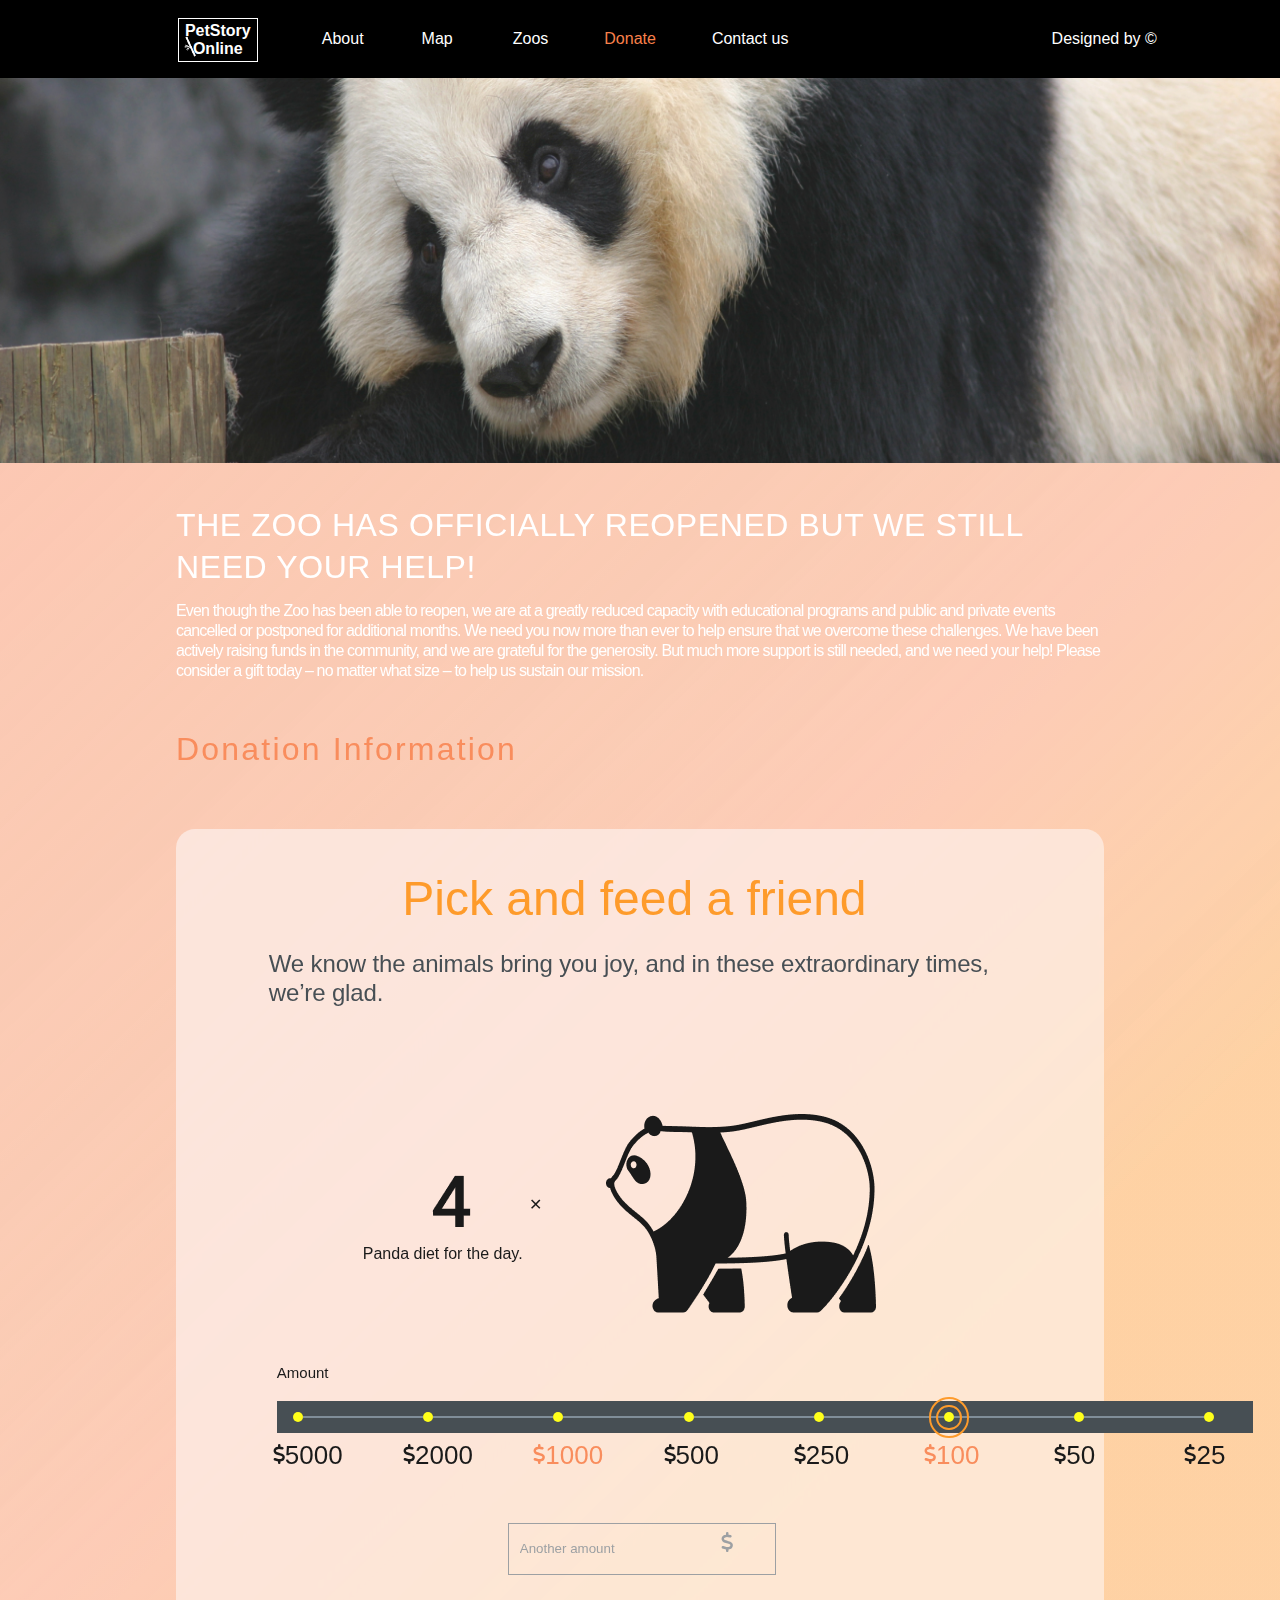
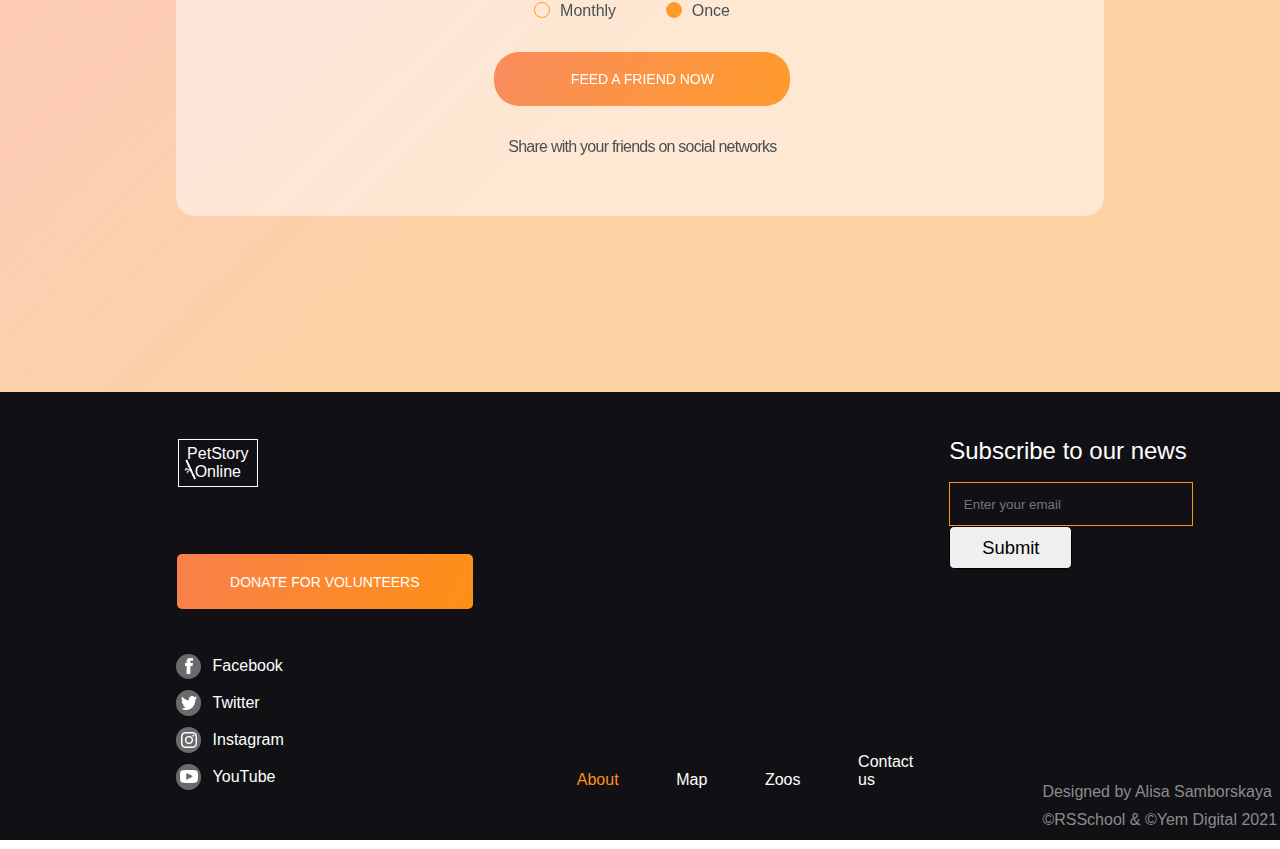
==== commit 9f2a8855: "fix:fix some responsive" ====
--- a/donate/index.html
+++ b/donate/index.html
@@ -46,10 +46,12 @@
     <main>
       <section>
         <img
-          class="panda_img"
+          class="panda_img tablet_hidden"
           src="../assets/images/panda_bg.png"
           alt="Giant panda"
         />
+        <img class="dektop_hidden tablet_block mobile_hidden tablet_panda_bg" src="../assets/images/donate_tablet_panda_bg.png" alt="panda">
+        <img class="dektop_hidden mobile_block mobile_panda_bg" src="../assets/images/donate_mobile_panda_bg.png" alt="panda">
       </section>
       <section class="fourth_section">
         <h3 class="title">
@@ -83,6 +85,7 @@
             </div>
             <p class="x_symbol">&#10005;</p>
             <img
+            class="pandaimg"
               src="../assets/images/animals-widget.png"
               alt="animals-widget"
             />
--- a/donate/style.css
+++ b/donate/style.css
@@ -60,6 +60,10 @@
 
 .footer_logo{
    padding: 5px;
+}
+
+.footer_logo p{
+   font-size: 1rem !important;
 }
 
 nav{
--- a/responsive.css
+++ b/responsive.css
@@ -97,7 +97,8 @@
   }
 
   .third_section {
-    background-size: 21% 21%;
+    background-image: url(../assets/images/strelitzia\ 1.png), url(../assets/images/small_desktop_palm.png);
+    background-size: 24% 17%, 19%;
     margin-top: 4.8rem;
     padding-bottom: 9rem;
   }
@@ -130,7 +131,7 @@
 
   .pick_section {
     max-width: 94%;
-    padding: 1.8rem 2rem 3rem 3.1rem;
+    padding: 1.9rem 2rem 3rem 3.1rem;
   }
 
   .pick_section_title {
@@ -141,20 +142,20 @@
   .pick_section_subtitle {
     letter-spacing: -0.9px;
     margin-top: 1.4rem;
-    margin-bottom: 1.4rem;
+    margin-bottom: 1.2rem;
   }
 
   .pick_section_text {
-    margin-bottom: 0.8rem;
+    margin-bottom: 0.5rem;
     font-size: 0.86rem;
     line-height: 140%;
-    letter-spacing: 0.56px;
+    letter-spacing: -0.18px;
     padding-right: 3rem;
   }
 
-  .supprtText {
+  /* .supprtText {
     letter-spacing: 0.47px;
-  }
+  } */
   .howItWorkTitle {
     letter-spacing: -1.6px;
     margin-top: 2.5rem;
@@ -177,13 +178,16 @@
 
   .testimonals_card {
     width: 20rem;
+    padding: 0.6rem 1rem;
   }
 
   .fifth_section {
-    background-size: 22.5%;
+    background-position: top 116.2% left 100%;
+    background-size: 19.5%;
     padding: 6.3rem 0;
-    padding-bottom: 8.8rem;
-  }
+    padding-bottom: 8.6rem;
+}
+  
 
   .testimonals_title {
     font-size: 2.3rem;
@@ -346,10 +350,11 @@
   }
 
   .third_section {
-    background-size: 29% 13.5%, 21% 20.5%;
+    background-image: url(../assets/images/strelitzia\ 1.png), url(../assets/images/palm_foto.png);
+    background-size: 28% 13.5%, 22% 20.5%;
     margin-top: 3.45rem;
     padding-bottom: 6.2rem;
-  }
+}
 
   .card_content_title {
     font-weight: 500;
@@ -554,7 +559,7 @@
   }
  
   header {
-    width: 319px;
+    width: 100%;
   }
 
   .promo {
--- a/donate/donate_res.css
+++ b/donate/donate_res.css
@@ -124,10 +124,13 @@
     font-size: 8px !important;
   }
 
-  .footer_logo {
-    font-size: 18px !important;
+  .footer_logo { 
     padding: 0.1rem 0 0.3rem 0 !important;
   }
+
+  .footer_logo p {
+    font-size: 1.15rem !important;
+}
 
   .footer_email_input {
     margin-left: 0rem;
@@ -166,7 +169,11 @@
   }
 }
 
-@media screen and (max-width: 641px) {
+@media screen and (max-width: 641px) { 
+
+  .tablet_panda_bg{
+    margin-top: 2.1rem;
+  }
   .wrapper {
     width: 600px;
     margin-right: 0;
@@ -204,13 +211,17 @@
   }
 
   header {
-    max-width: 640px;
-  }
+     width: 100%;
+  }
+
+  .footer_logo p {
+    font-size: 1.2rem !important;
+}
 
   .fourth_section {
-    max-width: 600px;
-    margin-top: 0.4rem;
+    max-width: 600px; 
     padding-bottom: 2.85rem;
+    margin-top: 0.65rem;
   }
 
   .title {
@@ -340,21 +351,50 @@
 @media screen and (max-width: 321px) {
   .wrapper {
     width: 300px;
+    padding: 5px 18px 10px 17px;
+  }
+
+  .dot {
+    height: 5px;
+    width: 5px; 
+}
+
+.price { 
+  font-size: 13px;
+}
+
+.fa-dollar-sign {
+  font-size: 11px;
+  transform: translateY(18%);
+}
+
+  .mobile_panda_bg{
+    margin-top: 2.15rem;
   }
 
   .fourth_section {
     max-width: 300px;
+    margin-top: 0.7rem;
+    padding-bottom: 1.2rem;
   }
 
   .subtitle {
     letter-spacing: 0.2px;
     font-size: 24px;
     padding-right: 0rem !important;
-  }
-
-  .panda_img {
-    height: 221px; 
-  }
+    margin-bottom: 1.6rem;
+  }
+
+  .donate_pick_section {
+    padding-top: 0.5rem;
+    padding-bottom: 1.3rem !important;
+}
+
+.pick_section_title {
+  font-size: 24px;
+  margin-right: 0rem !important;
+  margin-left: 0rem;
+}
 
   .title {
    line-height: 121%; 
@@ -366,4 +406,117 @@
     letter-spacing: 0.09px;
     margin-bottom: 1.9rem;
   }
-}
+
+  .pick_section_subtitle {
+    font-size: 1rem;
+    margin-top: 0.6rem;
+    margin-bottom: 0rem;
+    margin-left: 0rem;
+    padding: 0px 0rem; 
+    letter-spacing: -0.1px;
+}
+
+.howItWork_card {
+  margin-top: 0.7rem; 
+}
+
+.howItWork_card_img_box {
+  margin-bottom: 0rem;
+  margin-right: 0;
+}
+
+.pandaimg{
+  width: 53%;
+}
+.four_img{
+  width: 49%;
+  margin-top: 2.1rem;
+  margin-right: 0.6rem;
+  margin-left: 0;
+}
+
+.x_symbol {
+  margin-left: 0;
+  margin-right: 2.1rem;
+    margin-top: 1.2rem;
+  font-size: 12px;
+}
+
+.howItWork_card_pr {
+  font-size: 10px; 
+  margin-top: 0.1rem;
+}
+
+.amount_div {
+  margin-top: 0.7rem; 
+}
+
+.amount_text { 
+  margin-left: 0rem;
+}
+
+.amount_input_div {
+  position: relative;
+  margin-top: 3rem;
+  margin-right: 2rem;
+}
+
+.dollarSign { 
+  right: 23%;
+  top: 57%;
+  transform: translateX(0%) translateY(0%) !important; 
+}
+
+.radio_inputs {
+  gap: 3.2rem;
+  margin-top: 1.7rem;
+  margin-right: 1.3rem;
+}
+
+.donate_pick_section .orange_btn {
+  margin-left: 0.1rem;
+  margin-top: 1.8rem;
+}
+
+.share_text {
+  font-size: 15px; 
+  margin-left: 0rem;
+  text-align: start;
+  letter-spacing: 0.45px;
+}
+
+.footer { 
+  padding-top: 1.5rem; 
+}
+
+.footer .logo {
+  width: 100%; 
+}
+
+.footer_logo p {
+  font-size: 1.1rem !important;
+  letter-spacing: 0.3px;
+}
+
+.social_medias {  
+  margin-top: 2.7rem;
+  margin-left: 3.2rem;
+}
+
+.footer .orange_btn {
+  margin-top: 0.8rem;
+  margin-left: 0rem !important; 
+}
+
+.footer_copyright {
+  line-height: 216%;
+  transform: translateX(-40%) translateY(-27%);
+}
+
+.footer_nav ul {
+  top: 88%;
+  left: 49.9%;
+  gap: 0rem;
+  transform: translateX(-50%);
+}
+}
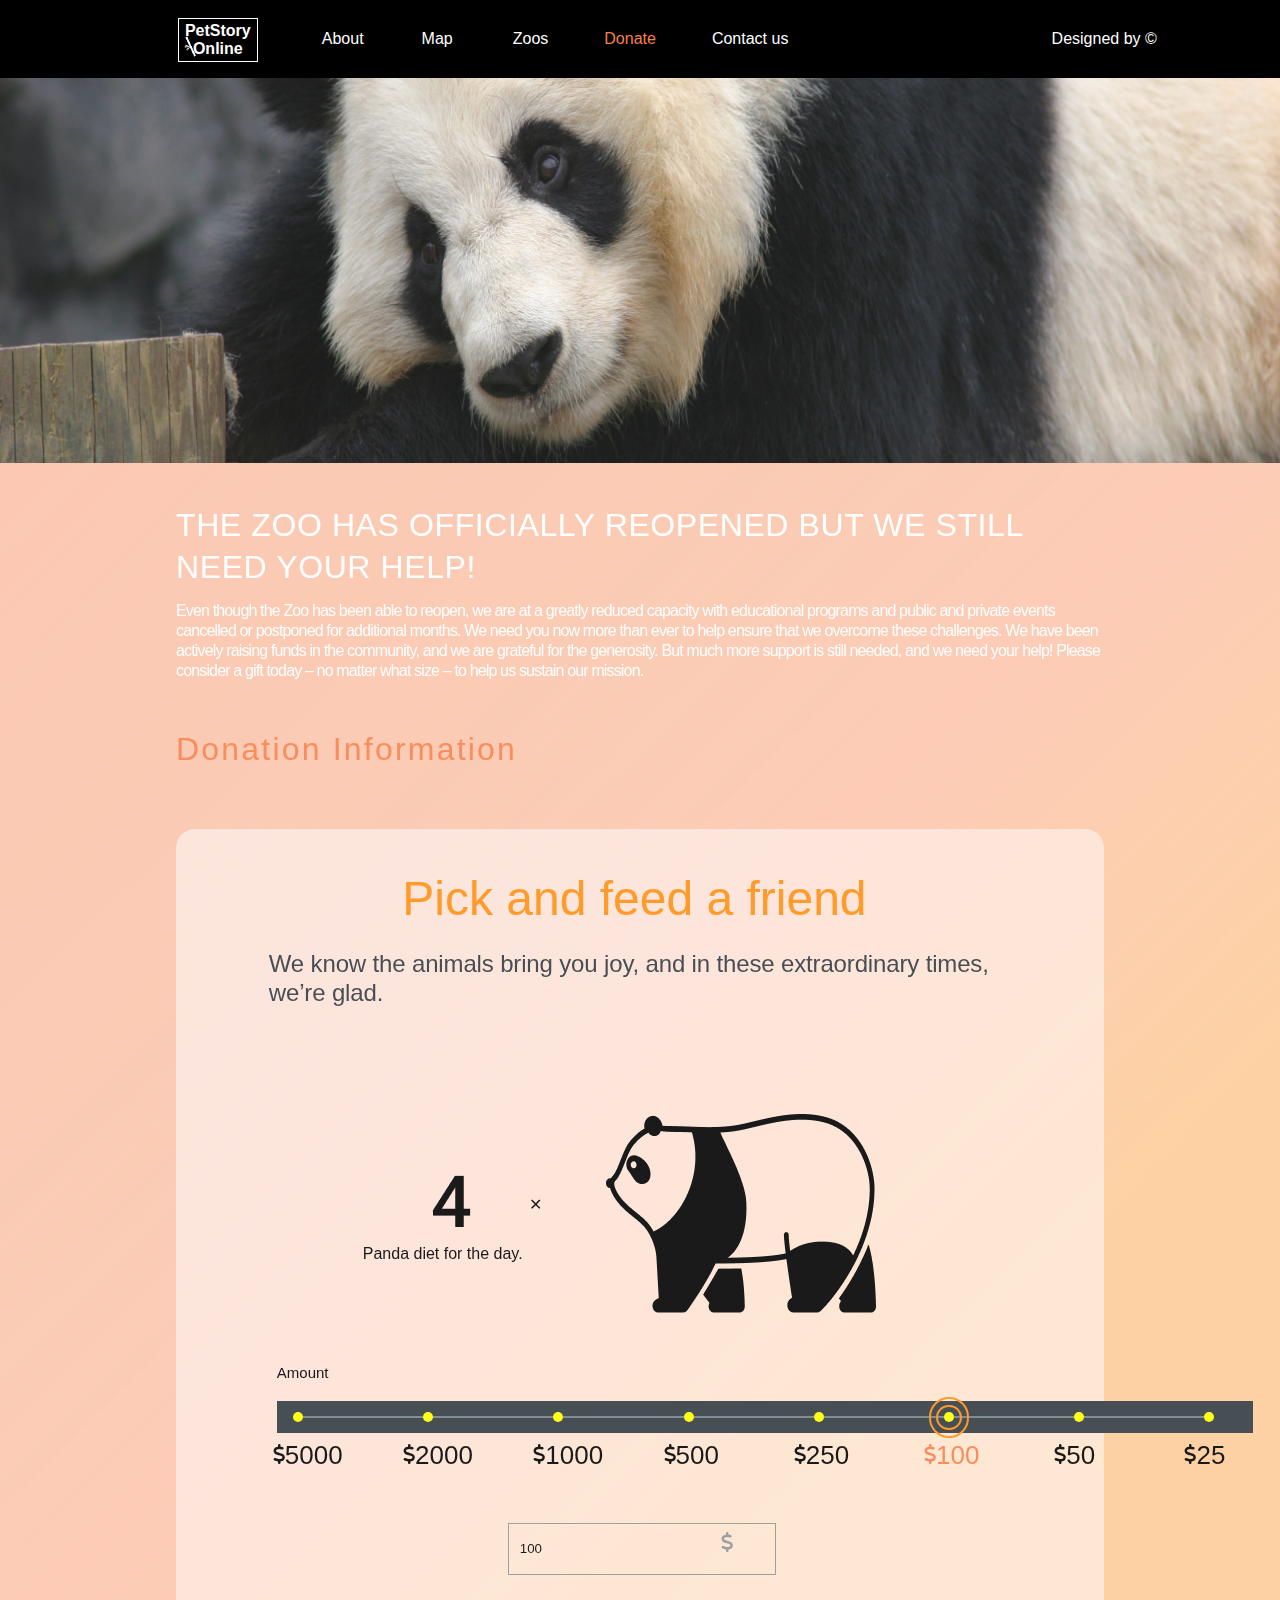
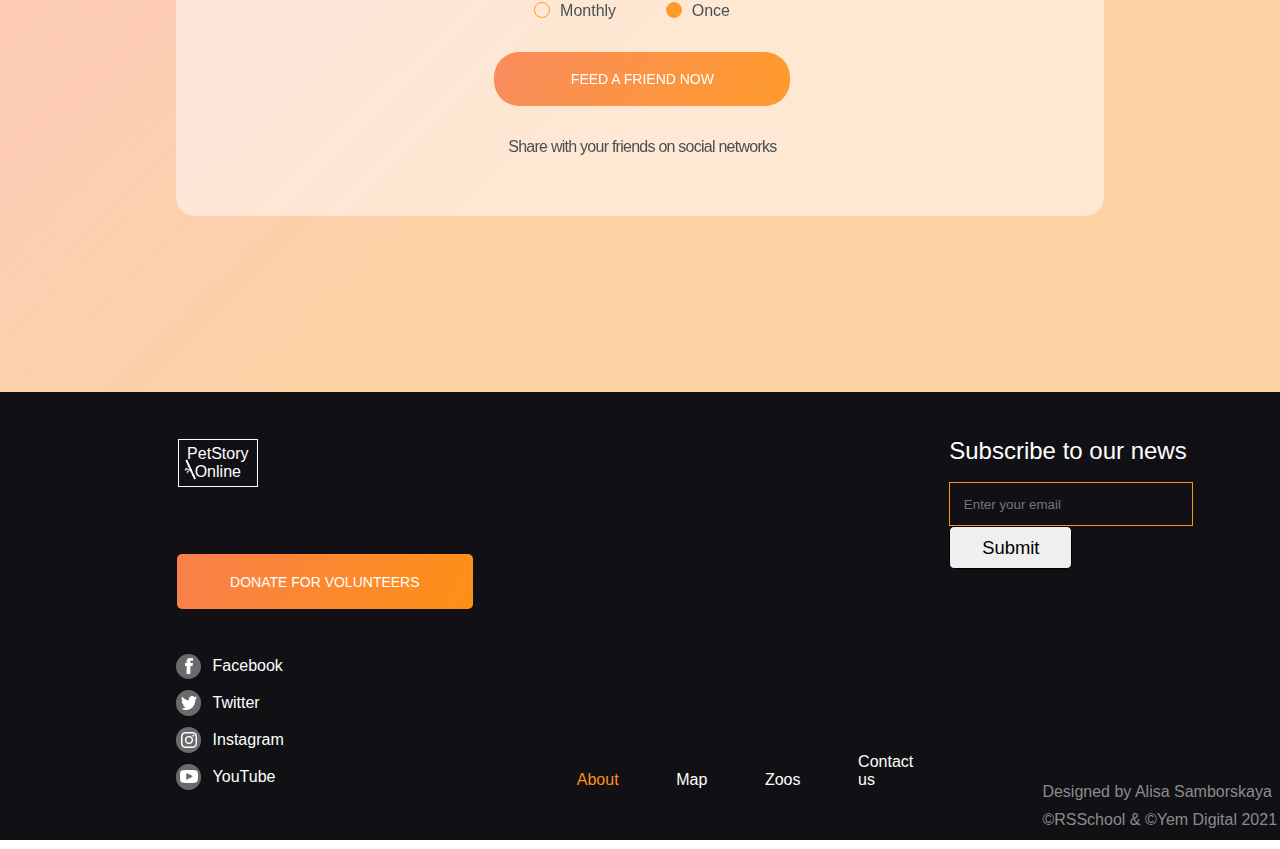
==== commit a36ee47f: "init:add functionality" ====
--- a/donate/index.html
+++ b/donate/index.html
@@ -15,10 +15,11 @@
   </head>
 
   <body>
+    <div class="main_div"  onclick="open_close_bar()"></div>
     <header>
       <div class="header container">
         <div class="header-top">
-          <a class="logo" href="../index.html">
+          <a class="logo  header_logo" href="../index.html">
             <h1 class="tablet_hidden">PetStory Online</h1>
             <p class="dektop_hidden tablet_block logo_p">PetStory online</p>
             <img class="logo_img" src="../assets/images/bamboo.svg" alt="" />
@@ -38,9 +39,12 @@
             >
           </nav>
           <div class="dektop_hidden tablet_block burger_menu"> 
-            <i class="fa-solid fa-bars"></i>
-          </div>
-        </div>
+            <i onclick="open_close_bar()" class="fa-solid fa-bars"></i>
+          </div>
+        </div>
+      </div>
+      <div class=" close_burger_menu dektop_hidden">
+        <i onclick="open_close_bar()" class="fa-solid fa-xmark"></i>
       </div>
     </header>
     <main>
@@ -119,11 +123,11 @@
               <div class="line tablet_hidden"></div>
               <div class="item tablet_hidden">
                 <div class="dot">
-                  <input type="radio" checked name="dot" id="e3" />
-                  <div class="circles">
-                    <div class="circle2"><div class="circle1"></div></div>
-                  </div>
-                  <p class="price price3 active">
+                  <input type="radio" name="dot" id="e3" />
+                  <div class="circles">
+                    <div class="circle2"><div class="circle1"></div></div>
+                  </div>
+                  <p class="price price3">
                     <i class="fa-solid fa-dollar-sign"></i>
                     1000
                   </p>
@@ -140,8 +144,7 @@
                     <i class="fa-solid fa-dollar-sign"></i> 500
                   </p>
                 </div>
-              </div>
-              
+              </div> 
               <div class="line"></div>
               <div class="item">
                 <div class="dot">
@@ -193,9 +196,10 @@
             </div>
           </div>
           <div class="amount_input_div">
-            <input type="number" placeholder="Another amount" />
+            <input value="100" class="amount_input" type="number" placeholder="Another amount" />
             <i class="fa-sharp fa-solid fa-dollar-sign dollarSign"></i>
           </div>
+          <p class="amount_error_msg"></p>
           <div class="radio_inputs">
             <div class="radio_div">
               <input type="radio" id="month" name="radios" />
@@ -277,5 +281,5 @@
       </div>
     </footer>
   </body>
-  <script src="./script.js"></script>
+  <script src="./main.js"></script>
 </html>
--- a/donate/style.css
+++ b/donate/style.css
@@ -1,585 +1,599 @@
 * {
-   box-sizing: border-box;
-   padding: 0;
-   margin: 0;
-   font-family: 'Roboto', sans-serif;
+  box-sizing: border-box;
+  padding: 0;
+  margin: 0;
+  font-family: "Roboto", sans-serif;
 }
 
 html {
-   scroll-behavior: smooth;
+  scroll-behavior: smooth;
 }
 
 header {
-   background: #000000;
-
-}
-
-.dektop_hidden{
-   display: none;
- }
+  background: #000000;
+}
+
+.dektop_hidden {
+  display: none;
+}
 
 .container {
-   max-width: 73%;
-   margin: 0 auto;
+  max-width: 73%;
+  margin: 0 auto;
 }
 
 .header {
-   color: #fff;
-   padding: 1rem 0;
-   display: flex;
-   justify-content: space-between;
-   align-items: center;
+  color: #fff;
+  padding: 1rem 0;
+  display: flex;
+  justify-content: space-between;
+  align-items: center;
 }
 
 .header-top {
-   display: grid;
-   grid-template-columns: 1fr 12fr;
-   align-items: center;
-   gap: 4rem;
-}
-
-.logo_img{
-   position: absolute;
-   left: 7%;
-   top: 40%;
+  display: grid;
+  grid-template-columns: 1fr 12fr;
+  align-items: center;
+  gap: 4rem;
+}
+
+.logo_img {
+  position: absolute;
+  left: 7%;
+  top: 40%;
 }
 
 .logo {
-   width: 80px;
-   position: relative;
-   margin-left: 5px;
-   margin-top: 2px;
-   padding: 3px 2px;
-   text-align: center;
-   font-size: 8px !important;
-   font-weight: lighter !important;
-   border: 1.18841px solid #FFFFFF;
-   color: #FFFFFF;
-   text-decoration: none;
-}
-
-.footer_logo{
-   padding: 5px;
-}
-
-.footer_logo p{
-   font-size: 1rem !important;
-}
-
-nav{
-   display: flex;
-   justify-content: space-between;
+  width: 80px;
+  position: relative;
+  margin-left: 5px;
+  margin-top: 2px;
+  padding: 3px 2px;
+  text-align: center;
+  font-size: 8px !important;
+  font-weight: lighter !important;
+  border: 1.18841px solid #ffffff;
+  color: #ffffff;
+  text-decoration: none;
+}
+
+.footer_logo {
+  padding: 5px;
+}
+
+.footer_logo p {
+  font-size: 1rem !important;
+}
+
+nav {
+  display: flex;
+  justify-content: space-between;
 }
 
 nav ul {
-   display: flex;
-   justify-content: space-between;
-   gap: 3.5rem;
+  display: flex;
+  justify-content: space-between;
+  gap: 3.5rem;
 }
 
 nav ul li {
-   list-style: none;
-}
-
-nav ul li:active a{
-   color:#E47209;
-}
-
-nav ul li:nth-child(2) a{
-   margin-left: 2px;
-}
-
-nav ul li:nth-child(3) a{
-   margin-left: 4px;
-}
-
-.header_link{
-   margin-right: -3.1rem !important;
+  list-style: none;
+}
+
+nav ul li:active a {
+  color: #e47209;
+}
+
+nav ul li:nth-child(2) a {
+  margin-left: 2px;
+}
+
+nav ul li:nth-child(3) a {
+  margin-left: 4px;
+}
+
+.header_link {
+  margin-right: -3.1rem !important;
 }
 header a {
-   color: #fff;
-   text-decoration: none;
-}
-
-header a:hover{
-   color:#e09575;
+  color: #fff;
+  text-decoration: none;
+}
+
+header a:hover {
+  color: #e09575;
 }
 
 .active {
-   color: #F9804B;
+  color: #f9804b;
 }
 
 .panda_img {
-   width: 100%;
-   height: 385px;
+  width: 100%;
+  height: 385px;
 }
 
 .fourth_section {
-   max-width: 72.5%;
-   margin: 0 auto;
-}
-
-.title{
-   letter-spacing: 0.6px;
-
+  max-width: 72.5%;
+  margin: 0 auto;
+}
+
+.title {
+  letter-spacing: 0.6px;
 }
 
 .title,
 .subtitle {
-   font-weight: 400;
-   font-size: 2rem;
-   line-height: 130%;
-   color: #fff;
-}
-
-
+  font-weight: 400;
+  font-size: 2rem;
+  line-height: 130%;
+  color: #fff;
+}
 
 .text {
-   font-weight: 500;
-   line-height: 125%;
-   color: #fff;
-   margin-top: 0.75rem;
-   margin-bottom: 3rem;
-   letter-spacing: -0.85px;
+  font-weight: 500;
+  line-height: 125%;
+  color: #fff;
+  margin-top: 0.75rem;
+  margin-bottom: 3rem;
+  letter-spacing: -0.85px;
 }
 
 .subtitle {
-   color: #F9804B;
-   margin-bottom: 3.7rem;
-   letter-spacing: 2.2px;
+  color: #f9804b;
+  margin-bottom: 3.7rem;
+  letter-spacing: 2.2px;
 }
 
 main {
-   background: linear-gradient(315.75deg, rgba(254, 210, 144, 0.7) 30.06%, #FEBDAB 100.95%, rgba(254, 210, 144, 0.7) 106.36%), linear-gradient(315.75deg, rgba(254, 189, 171, 0.74) 30.06%, rgba(243, 169, 248, 0.66) 50.74%, #E0D8F0 80.49%, #EAF7FE 127.9%, #EAF7FE 149.54%), linear-gradient(315.75deg, rgba(254, 189, 171, 0.74) 30.06%, rgba(243, 169, 248, 0.66) 50.74%, #E0D8F0 80.49%, #EAF7FE 127.9%, #EAF7FE 149.54%);
-   opacity: 0.9;
+  background: linear-gradient(
+      315.75deg,
+      rgba(254, 210, 144, 0.7) 30.06%,
+      #febdab 100.95%,
+      rgba(254, 210, 144, 0.7) 106.36%
+    ),
+    linear-gradient(
+      315.75deg,
+      rgba(254, 189, 171, 0.74) 30.06%,
+      rgba(243, 169, 248, 0.66) 50.74%,
+      #e0d8f0 80.49%,
+      #eaf7fe 127.9%,
+      #eaf7fe 149.54%
+    ),
+    linear-gradient(
+      315.75deg,
+      rgba(254, 189, 171, 0.74) 30.06%,
+      rgba(243, 169, 248, 0.66) 50.74%,
+      #e0d8f0 80.49%,
+      #eaf7fe 127.9%,
+      #eaf7fe 149.54%
+    );
+  opacity: 0.9;
+  
 }
 
 .fourth_section {
-   padding-top: 2.4rem;
-   padding-bottom: 11rem;
+  padding-top: 2.4rem;
+  padding-bottom: 11rem;
 }
 
 .pick_section {
-   height: auto;
-   background: rgba(253, 253, 255, 0.52);
-   backdrop-filter: blur(2px);
-   border-radius: 1.2rem;
-   margin: 0 auto;
-   padding: 2.5rem 4rem 3.6rem 6.3rem;
-   text-align: center;
+  height: auto;
+  background: rgba(253, 253, 255, 0.52);
+  backdrop-filter: blur(2px);
+  border-radius: 1.2rem;
+  margin: 0 auto;
+  padding: 2.5rem 4rem 3.6rem 6.3rem;
+  text-align: center;
 }
 
 .pick_section_title {
-   font-weight: 400;
-   font-size: 3rem;
-   line-height: 125%;
-   color: #FE9013;
-   text-align: center;
-   margin-right: 3rem;
+  font-weight: 400;
+  font-size: 3rem;
+  line-height: 125%;
+  color: #fe9013;
+  text-align: center;
+  margin-right: 3rem;
 }
 
 .pick_section_subtitle {
-   font-weight: 500;
-   font-size: 1.5rem;
-   line-height: 120%;
-   color: #333B41;
-   margin-top: 1.3rem;
-   margin-bottom: 2.5rem;
-   margin-left: -8px;
-   text-align: start;
-   letter-spacing: -0.15px;
+  font-weight: 500;
+  font-size: 1.5rem;
+  line-height: 120%;
+  color: #333b41;
+  margin-top: 1.3rem;
+  margin-bottom: 2.5rem;
+  margin-left: -8px;
+  text-align: start;
+  letter-spacing: -0.15px;
 }
 
 .pick_section_text {
-   margin-bottom: 1rem;
-   font-size: 0.86rem;
-   font-weight: 500;
-   color: #333B41;
-   letter-spacing: 0.2px;
-   text-align: start;
-
-}
-
-.amount_input_div{
-   margin-top: 5.6rem;
-   margin-right: 2.1rem;
+  margin-bottom: 1rem;
+  font-size: 0.86rem;
+  font-weight: 500;
+  color: #333b41;
+  letter-spacing: 0.2px;
+  text-align: start;
+}
+
+.amount_input_div {
+  margin-top: 5.6rem;
+  margin-right: 2.1rem;
 }
 
 .footer .orange_btn {
-   float: none;
-   border-radius: 5px;
-   margin-top: 4.2rem;
-   margin-bottom: 2.8rem;
-   margin-left: 4px;
-   margin-right: 6.5rem;
-}
-
-
+  float: none;
+  border-radius: 5px;
+  margin-top: 4.2rem;
+  margin-bottom: 2.8rem;
+  margin-left: 4px;
+  margin-right: 6.5rem;
+}
 
 footer {
-   height: 28rem;
-   background: #111115;
-   color: #FFFFFF;
+  height: 28rem;
+  background: #111115;
+  color: #ffffff;
 }
 
 .footer {
-   display: flex;
-   padding-top: 2.8rem;
-   padding-bottom: 3rem;
-}
-
-.footer_nav ul li:hover a{
-   color: #FE9013;
+  display: flex;
+  padding-top: 2.8rem;
+  padding-bottom: 3rem;
+}
+
+.footer_nav ul li:hover a {
+  color: #fe9013;
 }
 
 .footer_social_medias {
-   display: flex;
-   align-items: start;
-   flex-direction: column;
+  display: flex;
+  align-items: start;
+  flex-direction: column;
 }
 
 .social_media {
-   display: flex;
-   gap: 0.7rem;
-   align-items: center;
-   margin-bottom: 0.7rem;
-   padding-left: 3px;
+  display: flex;
+  gap: 0.7rem;
+  align-items: center;
+  margin-bottom: 0.7rem;
+  padding-left: 3px;
 }
 
 .social_media:active .footer_img_box {
-   background: green;
-}
-
-.social_media:active>p a {
-   color: green;
+  background: green;
+}
+
+.social_media:active > p a {
+  color: green;
 }
 
 .social_media p a {
-   color: white;
-   text-decoration: none;
-}
-
+  color: white;
+  text-decoration: none;
+}
 
 .orange_btn {
-   width: 18.5rem;
-   height: 3.4rem;
-   background: linear-gradient(113.96deg, #F9804B 1.49%, #FE9013 101.44%);
-   border-radius: 25px;
-   font-weight: 500;
-   font-size: 14px;
-   color: #FFFFFF;
-   text-align: center;
-   text-transform: uppercase;
-   margin-top: 2rem;
-   border: none;
-   cursor: pointer;
+  width: 18.5rem;
+  height: 3.4rem;
+  background: linear-gradient(113.96deg, #f9804b 1.49%, #fe9013 101.44%);
+  border-radius: 25px;
+  font-weight: 500;
+  font-size: 14px;
+  color: #ffffff;
+  text-align: center;
+  text-transform: uppercase;
+  margin-top: 2rem;
+  border: none;
+  cursor: pointer;
 }
 
 .orange_btn:hover {
-   background: #E47209;
+  background: #e47209;
 }
 
 .orange_btn:active {
-   background: green;
-}
-
-.pick_section .orange_btn{
-   margin-right: 2rem;
+  background: green;
+}
+
+.pick_section .orange_btn {
+  margin-right: 2rem;
 }
 
 .footer_img_box {
-   width: 1.6rem;
-   height: 1.6rem;
-   border-radius: 50%;
-   background: rgba(196, 196, 196, 0.5);
-   display: grid;
-   place-items: center;
+  width: 1.6rem;
+  height: 1.6rem;
+  border-radius: 50%;
+  background: rgba(196, 196, 196, 0.5);
+  display: grid;
+  place-items: center;
 }
 
 .orange_btn a {
-   text-decoration: none;
-   color: #fff;
+  text-decoration: none;
+  color: #fff;
 }
 
 .footer_nav ul {
-   height: 22rem;
-   display: flex;
-   justify-content: space-between;
-   align-items: flex-end;
-   gap: 3.6rem;
+  height: 22rem;
+  display: flex;
+  justify-content: space-between;
+  align-items: flex-end;
+  gap: 3.6rem;
 }
 
 .footer_nav ul li {
-   list-style: none;
+  list-style: none;
 }
 
 .footer_nav ul li a,
 .footer .orange_btn a {
-   text-decoration: none;
-   color: #fff;
+  text-decoration: none;
+  color: #fff;
 }
 
 .footer_email_input {
-   margin-left: 2.25rem;
+  margin-left: 2.25rem;
 }
 
 .footer_subtitle {
-   font-weight: 400;
-   font-size: 1.5rem;
-   line-height: 120%;
-   margin-bottom: 1rem;
+  font-weight: 400;
+  font-size: 1.5rem;
+  line-height: 120%;
+  margin-bottom: 1rem;
 }
 
 .email_input {
-   background: transparent;
-   border: 1px solid #FE9013;
-   padding: 0.85rem;
-   padding-right: 3.2rem;
-   margin-right: 0.5rem;
-   color: #fff;
+  background: transparent;
+  border: 1px solid #fe9013;
+  padding: 0.85rem;
+  padding-right: 3.2rem;
+  margin-right: 0.5rem;
+  color: #fff;
 }
 
 .email_input:active {
-   background: #FFFFFF;
-   border: 1px solid #4B9200 !important;
+  background: #ffffff;
+  border: 1px solid #4b9200 !important;
 }
 
 .submit_btn {
-   font-size: 1.15rem;
-   padding: 0.6rem 2rem;
-   color: #000000;;
-   border-radius: 5px;
-   border: 1px solid #000000;;
+  font-size: 1.15rem;
+  padding: 0.6rem 2rem;
+  color: #000000;
+  border-radius: 5px;
+  border: 1px solid #000000;
 }
 
 .submit_btn:active {
-   background: white;
-   color: green;
-   border: 1px solid green;
+  background: white;
+  color: green;
+  border: 1px solid green;
 }
 
 .footer_copyright {
-   font-weight: 100;
-   font-size: 16px;
-   line-height: 170%;
-   color: rgba(220, 220, 220, 0.615);
-   align-content: flex-end;
-   transform: translateX(37%) translateY(385%);
-}
-
-.footer_copyright:active{
-   color: green;
-   text-decoration: underline;
+  font-weight: 100;
+  font-size: 16px;
+  line-height: 170%;
+  color: rgba(220, 220, 220, 0.615);
+  align-content: flex-end;
+  transform: translateX(37%) translateY(385%);
+}
+
+.footer_copyright:active {
+  color: green;
+  text-decoration: underline;
 }
 
 .howItWork_card {
-   display: flex;
-   justify-content: center;
-   align-items: center;
-   margin-top: 3.7rem;
-   margin-right: 4rem;
-}
-
-.four_img{
-   margin-top: 3.5rem;
-   margin-left: 1rem;
+  display: flex;
+  justify-content: center;
+  align-items: center;
+  margin-top: 3.7rem;
+  margin-right: 4rem;
+}
+
+.four_img {
+  margin-top: 3.5rem;
+  margin-left: 1rem;
 }
 
 .x_symbol {
-   margin-left: 0.4rem;
-   margin-right: 4rem;
-   margin-top: 1.8rem;
+  margin-left: 0.4rem;
+  margin-right: 4rem;
+  margin-top: 1.8rem;
 }
 
 .howItWork_card_pr {
-   margin-top: 0.6rem;
-}
-
-.amount_div{
-   margin-top: 3.2rem;
-   margin-right: 1rem;
-}
-
+  margin-top: 0.6rem;
+}
+
+.amount_div {
+  margin-top: 3.2rem;
+  margin-right: 1rem;
+}
 
 .amount_text {
-   font-size: 15px;
-   font-weight: 500;
-   text-align: start;
-   margin-bottom: 0.6rem;
+  font-size: 15px;
+  font-weight: 500;
+  text-align: start;
+  margin-bottom: 0.6rem;
 }
 
 input::-webkit-outer-spin-button,
 input::-webkit-inner-spin-button {
-   -webkit-appearance: none;
-   margin: 0;
-}
-
-input[type=number] {
-   position: relative;
-   width: 16.75rem;
-   background: transparent;
-   padding: 1.1rem 0.7rem;
-   border: 1px solid #929699;
-   outline: none;
-}
-
-input[type=number]:active{
-   border: 1px solid #4B9200;
-}
-
-input[type=number]::placeholder{
-   color: #929699;
-}
-
-input[type=number]:active::placeholder {
-   color: #4B9200 !important;
-}
+  -webkit-appearance: none;
+  margin: 0;
+}
+
+input[type="number"] {
+  position: relative;
+  width: 16.75rem;
+  background: transparent;
+  padding: 1.1rem 0.7rem;
+  border: 1px solid #929699;
+  outline: none;
+}
+
+input[type="number"]:active {
+  border: 1px solid #4b9200;
+}
+
+input[type="number"]::placeholder {
+  color: #929699;
+}
+
+input[type="number"]:active::placeholder {
+  color: #4b9200 !important;
+}
+ 
 
 .dollarSign {
-   position: fixed;
-   right: 40%;
-   top: 71%;
-   color: #929699;
-}
-
- .dollarSign:active{
-   color: #4B9200 !important;
+  position: absolute;
+  right: 40%;
+  top: 71%;
+  color: #929699;
+}
+
+.dollarSign:active {
+  color: #4b9200 !important;
 }
 
 .radio_inputs {
-   display: flex;
-   justify-content: center;
-   align-items: center;
-   gap: 3.1rem;
-   margin-top: 1.7rem;
-   margin-right: 3.3rem;
+  display: flex;
+  justify-content: center;
+  align-items: center;
+  gap: 3.1rem;
+  margin-top: 1.7rem;
+  margin-right: 3.3rem;
 }
 
 input[type="radio"] {
-   cursor: pointer;
-   -webkit-appearance: none;
-   margin: 0 5px 0 0;
-   width: 1rem;
-   height: 1rem;
-   border: 1px solid #FE9013;
-   border-radius: 50%;
-}
-
-input[type="radio"]:checked{
-   background-color: #FE9013;
-}
-
-input[type="radio"]:active{
-   background-color: #4B9200;
-   border: 1px solid #4B9200;
+  cursor: pointer;
+  -webkit-appearance: none;
+  margin: 0 5px 0 0;
+  width: 1rem;
+  height: 1rem;
+  border: 1px solid #fe9013;
+  border-radius: 50%;
+}
+
+input[type="radio"]:checked {
+  background-color: #fe9013;
+}
+
+input[type="radio"]:active {
+  background-color: #4b9200;
+  border: 1px solid #4b9200;
 }
 
 .checked {
-   background-color: #FE9013;
+  background-color: #fe9013;
 }
 
 .radio_div {
-   display: flex;
-   gap: 5px;
-   color: #333B41;
+  display: flex;
+  gap: 5px;
+  color: #333b41;
 }
 
 .share_text {
-   font-weight: 400;
-   line-height: 140%;
-   margin-top: 30px;
-   color: #333B41;
-   letter-spacing: -0.75px;
-   margin-right: 2rem;
+  font-weight: 400;
+  line-height: 140%;
+  margin-top: 30px;
+  color: #333b41;
+  letter-spacing: -0.75px;
+  margin-right: 2rem;
 }
 
 .wrapper {
-   background-color: #333B41;
-   height: 10px;
-   width: 976px;
-   margin-right: 2rem;
-   padding-right: 1rem;
-   display: flex;
-   padding: 1rem;
-   align-items: center;
-   justify-content: space-between;
-   margin-top: 20px;
+  background-color: #333b41;
+  height: 10px;
+  width: 976px;
+  margin-right: 2rem;
+  padding-right: 1rem;
+  display: flex;
+  padding: 1rem;
+  align-items: center;
+  justify-content: space-between;
+  margin-top: 20px;
 }
 
 .dot {
-   height: 10px;
-   width: 10px;
-   background-color: yellow;
-   border-radius: 50%;
-   position: relative;
+  height: 10px;
+  width: 10px;
+  background-color: yellow;
+  border-radius: 50%;
+  position: relative;
 }
 
 .dot input[type="radio"] {
-   cursor: pointer;
-   height: 10px;
-   width: 10px;
-   position: absolute;
-   z-index: 10;
-   top: 0;
-   left: 0;
-   padding: 0;
-   margin: 0;
-   opacity: 0;
-}
-
-input[type="radio"]:checked+.circles {
-   opacity: 1;
+  cursor: pointer;
+  height: 10px;
+  width: 10px;
+  position: absolute;
+  z-index: 10;
+  top: 0;
+  left: 0;
+  padding: 0;
+  margin: 0;
+  opacity: 0;
+}
+
+input[type="radio"]:checked + .circles {
+  opacity: 1;
 }
 
 .circles {
-   transition: .4s;
-   position: absolute;
-   z-index: 9;
-   opacity: 0;
-   top: -150%;
-   left: -150%;
-   height: 150%;
-   width: 150%;
+  transition: 0.4s;
+  position: absolute;
+  z-index: 9;
+  opacity: 0;
+  top: -150%;
+  left: -150%;
+  height: 150%;
+  width: 150%;
 }
 
 .circles div {
-   border:2px solid #FE9013;
-   border-radius: 50%;
+  border: 2px solid #fe9013;
+  border-radius: 50%;
 }
 
 .circle1 {
-   position: relative;
-   height: 70%;
-   width: 70%;
+  position: relative;
+  height: 70%;
+  width: 70%;
 }
 
 .circle2 {
-   height: 270%;
-   width: 270%;
-   display: flex;
-   justify-content: center;
-   align-items: center;
+  height: 270%;
+  width: 270%;
+  display: flex;
+  justify-content: center;
+  align-items: center;
 }
 
 .line {
-   border: 1px solid #72828E;
-   width: 100%;
+  border: 1px solid #72828e;
+  width: 100%;
 }
 
 .price {
-   display: flex;
-   font-size: 26px;
-   opacity: 1;
-   position: absolute;
-   top: 280%;
-   left: -200%;
-}
-
-.lastItem{
-   margin-right: 1.4rem;
-}
-
-.fa-dollar-sign{
-   font-size: 20px;
-   transform: translateY(15%);
-}+  display: flex;
+  font-size: 26px;
+  opacity: 1;
+  position: absolute;
+  top: 280%;
+  left: -200%;
+}
+
+.lastItem {
+  margin-right: 1.4rem;
+}
+
+.fa-dollar-sign {
+  font-size: 20px;
+  transform: translateY(15%);
+}
--- a/responsive.css
+++ b/responsive.css
@@ -8,7 +8,7 @@
   }
 
   .header {
-    padding: 0.9rem 0;
+    padding: 1rem 0;
     position: relative;
     overflow: hidden !important;
     z-index: 999;
@@ -26,13 +26,18 @@
     margin-left: 2px;
     letter-spacing: -0.5px;
   }
+  header {
+    position: fixed;
+    top: 0;
+    z-index: 999999;
+  }
 
   .header_link {
     letter-spacing: -0.6px;
   }
 
   .firstSection {
-    padding: 0 0 8.2rem 0;
+    padding: 5rem 0 8.2rem 0;
   }
 
   .promo_btn {
@@ -113,12 +118,18 @@
     margin-top: 5.8rem;
   }
 
+  .cards{
+    gap: 7rem 0px !important;
+  }
+
   .left_arrow {
+    width: 4rem;
     position: absolute;
     top: 46%;
     left: 35.3%;
   }
   .right_arrow {
+    width: 4rem;
     position: absolute;
     top: 46%;
     right: 35.3%;
@@ -152,10 +163,7 @@
     letter-spacing: -0.18px;
     padding-right: 3rem;
   }
-
-  /* .supprtText {
-    letter-spacing: 0.47px;
-  } */
+ 
   .howItWorkTitle {
     letter-spacing: -1.6px;
     margin-top: 2.5rem;
@@ -177,9 +185,11 @@
   }
 
   .testimonals_card {
-    width: 20rem;
+    min-width: 31%;
     padding: 0.6rem 1rem;
   }
+
+ 
 
   .fifth_section {
     background-position: top 116.2% left 100%;
@@ -207,6 +217,7 @@
 
   .footer {
     position: relative;
+    padding-top: 2.8rem;
   }
 
   .footer_nav ul {
@@ -245,9 +256,11 @@
   }
 
   .footer_copyright {
+    width: 15rem;
     font-size: 15px;
     line-height: 180%;
-    transform: translateX(44%) translateY(400%);
+    top: 61%;
+    left: 42%;
   }
 
   .footer_logo {
@@ -261,18 +274,64 @@
     display: none;
   }
   .tablet_block {
-    display: block;
-  }
-
-  header {
+    display: block !important;
+  }
+
+  .dimmed_area{
+    width: 100%;
+    height: 100vh;
     position: fixed;
-    top: 0;
+    inset: 0;
+    background: rgba(0, 0, 0, 0.5);
+    z-index: 99
+  }
+
+  .header_link{
+    margin-top: 1rem;
+  }
+
+  .header {
+    padding: 0; 
+  }
+
+  .header_abs{
+    width: 100%;  
+    background: #fff; 
+    position: fixed !important; 
+    overflow: hidden;
     z-index: 999999;
-  }
-
-  .header {
-    padding: 0;
-  }
+    display: flex !important;
+    justify-content: space-between !important;
+    padding: 0.4rem 0.6rem 0;
+  } 
+
+  .header-top_abs{
+    grid-template-columns: 1fr !important;
+    gap: 1.65rem !important;
+    padding: 0.36rem 2rem 0rem 0;
+  }
+
+  .donate_header_link{
+    margin-top: 1rem !important;
+  }
+
+.close_burger_menu{
+  padding-right: 0.6rem;
+  padding-top: 0.4rem;
+}
+
+  nav{
+    flex-direction: column;
+  }
+  
+  nav ul {
+    flex-direction: column;
+    gap: 1.2rem !important;
+  }
+
+  .header_abs a {
+    color: #363636; 
+ }
 
   .firstSection {
     margin-top: 2.1rem;
@@ -280,12 +339,25 @@
 
   .logo {
     padding: 0 !important;
+  }
+
+  .barmenu_logo{
+    width: 4rem!important;
+    border: 1.18841px solid orange !important;
+    padding: 2px 4px !important;
+    color: orange;
+  }
+
+  .barmenu_logo .logo_p {
+    font-size: 0.9rem;
   }
 
   .logo_p {
     font-size: 0.8rem;
     padding-bottom: 0.13rem;
   }
+
+
 
   .second_section {
     background-image: url(../assets/images/flower_foto1.png);
@@ -363,6 +435,10 @@
     letter-spacing: 0px;
   }
 
+  .card{
+    max-width: 48% !important;
+  }
+
   .card_content {
     padding: 0 0rem 0rem 0.6rem;
   }
@@ -449,6 +525,7 @@
     margin-right: 0.2rem;
     flex-direction: column;
     gap: 0.9rem;
+    overflow: hidden;
   }
 
   .testimonals_card {
@@ -456,6 +533,28 @@
     height: 6.85rem;
     padding: 0.7rem;
     padding-bottom: 2rem; 
+    cursor: pointer;
+  }
+
+  
+  .review_popup{
+    width: 17rem !important;
+    height: 24.3rem !important;
+    position: absolute;
+    left: 30%;
+    z-index: 99999;
+  }
+
+  .review_popup_x{ 
+    /* display: block; */
+    float: right;
+    position: absolute;
+    top: 3%;
+    right: 6%;
+  }
+
+  .review_popup .testimonial_text{
+    height: auto !important;
   }
 
   .testimonial_text {
@@ -473,6 +572,11 @@
     margin-left: 11.3rem !important;
   }
 
+  .amount_error_msg{ 
+    font-size: 16px;
+    color: crimson;
+  }
+
   footer {
     height: 282px;
   }
@@ -481,7 +585,7 @@
     display: flex;
     flex-direction: column;
     padding-top: 0.8rem;
-    padding-bottom: 3rem;
+    padding-bottom: 0rem;
   }
 
   .footer .logo {
@@ -496,7 +600,7 @@
   }
 
   .footer_nav ul {
-    top: 83.5%;
+    top: 91%;
     left: 25.5%;
     gap: 2.2rem;
   }
@@ -526,8 +630,9 @@
 
   .footer_copyright {
     font-size: 15px;
-    line-height: 180%;
-    transform: translateX(0%) translateY(37%);
+    line-height: 199%;
+    padding-top: 1.2rem;
+    left: 4%;
   }
 
   .footer_logo .logo_img {
@@ -539,7 +644,7 @@
   .first_green_arrow,
   .second_green_arrow {
     position: absolute;
-    top: 44.3%;
+    top: 44.1%;
   }
 
   .first_green_arrow {
@@ -552,7 +657,7 @@
 
 @media screen and (max-width: 321px) {
   .mobile_hidden {
-    display: none;
+    display: none !important;
   }
   .mobile_block {
     display: block;
@@ -577,6 +682,10 @@
     padding-top: 1.1rem;
   }
 
+  .orange_btn{
+    margin-right: 0;
+  }
+
   .testimonial_btn {
     width: 15rem;
     margin-top: 1.8rem !important;
@@ -585,7 +694,9 @@
 
   .promo_btn {
     margin-top: 4.2rem; 
-  }
+    margin-right: 0rem !important;
+    
+  } 
 
   .firstSection {
     background-size: 100% 80%;
@@ -606,6 +717,8 @@
   .backstage_section {
     margin-top: 2.3rem;
   }
+
+  
 
   .backstage_title {
     letter-spacing: -0.8px;
@@ -650,11 +763,11 @@
 
   .cards {
     flex-wrap: wrap;
-    gap: 1.4rem 2.2rem;
+    gap: 1.4rem 2.2rem !important;
  }
 
   .card {
-    max-width: 285px;
+    max-width: 285px !important;
     border: 1px solid #FE9013;
     border-radius: 5px; 
     padding-bottom: 9.3px;
@@ -708,7 +821,7 @@
   left: 68.7% !important;
 }
 .second_green_arrow {
-  transform: rotate(84deg) !important;
+  transform: rotate(85deg) !important;
   top: 60.9%;
   left: 68.6% !important;
 }
@@ -793,7 +906,7 @@
   align-items:center;
   justify-content: center;
   gap: 1.7rem;
-  margin-top: 1.25rem;
+      margin-top: 1.3rem;
 }
 
 .social_media:nth-child(2) {
@@ -821,9 +934,17 @@
 }
 
 .footer_copyright {
+  width: 14rem;
   font-size: 14px;
   line-height: 225%;
-  transform: translateX(0%) translateY(-35%);
+  padding-top: 0rem;
+  left: 4%;
+  bottom: 1.3rem;
+}
+
+.footer_logo_p {
+  margin-top: 1px;
+  letter-spacing: 0.6px;
 }
 
 footer {
@@ -834,9 +955,13 @@
 .footer_nav ul {
   justify-content: space-around;
   width:103%;
-  top: 86.5%;
+  top: 100.5%;
   left: 50.4%;
   gap: 0rem;
 }
 
+.user_place {
+  font-size: 13.5px;
+}
+
 }--- a/donate/donate_res.css
+++ b/donate/donate_res.css
@@ -1,8 +1,7 @@
 @media screen and (max-width: 1001px) {
   .small_desktop_hidden {
     display: none;
-  }
-
+  } 
   nav ul {
     gap: 2.9rem;
   }
@@ -36,7 +35,7 @@
   }
 
   .donate_header_link {
-    margin: 0 !important;
+    margin: 0 ;
   }
 
   .title {
@@ -78,6 +77,11 @@
     margin-top: 3.1rem;
     margin-right: 0rem;
     margin-left: 1rem;
+  }
+
+  .amount_error_msg{ 
+    font-size: 12px;
+    color: crimson;
   }
 
   .lastItem {
@@ -134,7 +138,7 @@
 
   .footer_email_input {
     margin-left: 0rem;
-    transform: translateX(35.5%);
+    transform: translateX(35%);
     margin-top: -0.3rem;
   }
 
@@ -162,17 +166,30 @@
   .footer .orange_btn {
     float: none;
     border-radius: 5px;
-    margin-top: 4rem;
+    margin-top: 3.8rem;
     margin-bottom: 2.8rem;
     margin-left: 4px;
     margin-right: 6.5rem;
   }
+
+  .footer_copyright{
+    top: 2%;
+    position: relative;
+    left: 22%;
+  }
+
+  main{
+    padding-top: 5rem;
+  }
 }
 
 @media screen and (max-width: 641px) { 
 
   .tablet_panda_bg{
     margin-top: 2.1rem;
+  }
+  main{
+    padding-top: 0;
   }
   .wrapper {
     width: 600px;
@@ -210,8 +227,17 @@
     margin-left: 0;
   }
 
+  .amount_error_msg{ 
+    font-size: 10px; 
+  }
+
   header {
      width: 100%;
+  }
+
+  .footer{
+    padding-top: 0.8rem !important;
+    padding-bottom: 0rem;
   }
 
   .footer_logo p {
@@ -335,16 +361,26 @@
     font-size: 1.2rem;
   }
 
+  .footer_email_input {
+    margin-left: 0rem;
+    transform: translateX(0%);
+    margin-top: -0.3rem;
+}
+
   .footer_nav ul {
-    top: 84%;
+    top: 91%;
     left: 24.9%;
     gap: 2.3rem;
     transform: translateX(-50%);
   }
 
   .footer_copyright {
-    line-height: 190%;
-    transform: translateX(-40%) translateY(45%);
+    line-height: 200%;
+    transform: translateX(0%) translateY(0%);
+    padding-top: 1.5rem;
+    padding-left: 0.6rem;
+    letter-spacing: 0.2px;
+    left: 0%;
   }
 }
 
@@ -394,6 +430,10 @@
   font-size: 24px;
   margin-right: 0rem !important;
   margin-left: 0rem;
+}
+
+.pick_section .orange_btn {
+  margin-right: 0rem;
 }
 
   .title {
@@ -463,7 +503,7 @@
 
 .dollarSign { 
   right: 23%;
-  top: 57%;
+  top: 61%;
   transform: translateX(0%) translateY(0%) !important; 
 }
 
@@ -486,7 +526,7 @@
 }
 
 .footer { 
-  padding-top: 1.5rem; 
+  padding-top: 1.5rem !important; 
 }
 
 .footer .logo {
@@ -506,15 +546,17 @@
 .footer .orange_btn {
   margin-top: 0.8rem;
   margin-left: 0rem !important; 
+  margin-bottom: 1.7rem;
 }
 
 .footer_copyright {
   line-height: 216%;
-  transform: translateX(-40%) translateY(-27%);
+  transform: translateX(0%) translateY(0%);
+  padding-top: 1.3rem;
 }
 
 .footer_nav ul {
-  top: 88%;
+  top: 102%;
   left: 49.9%;
   gap: 0rem;
   transform: translateX(-50%);
